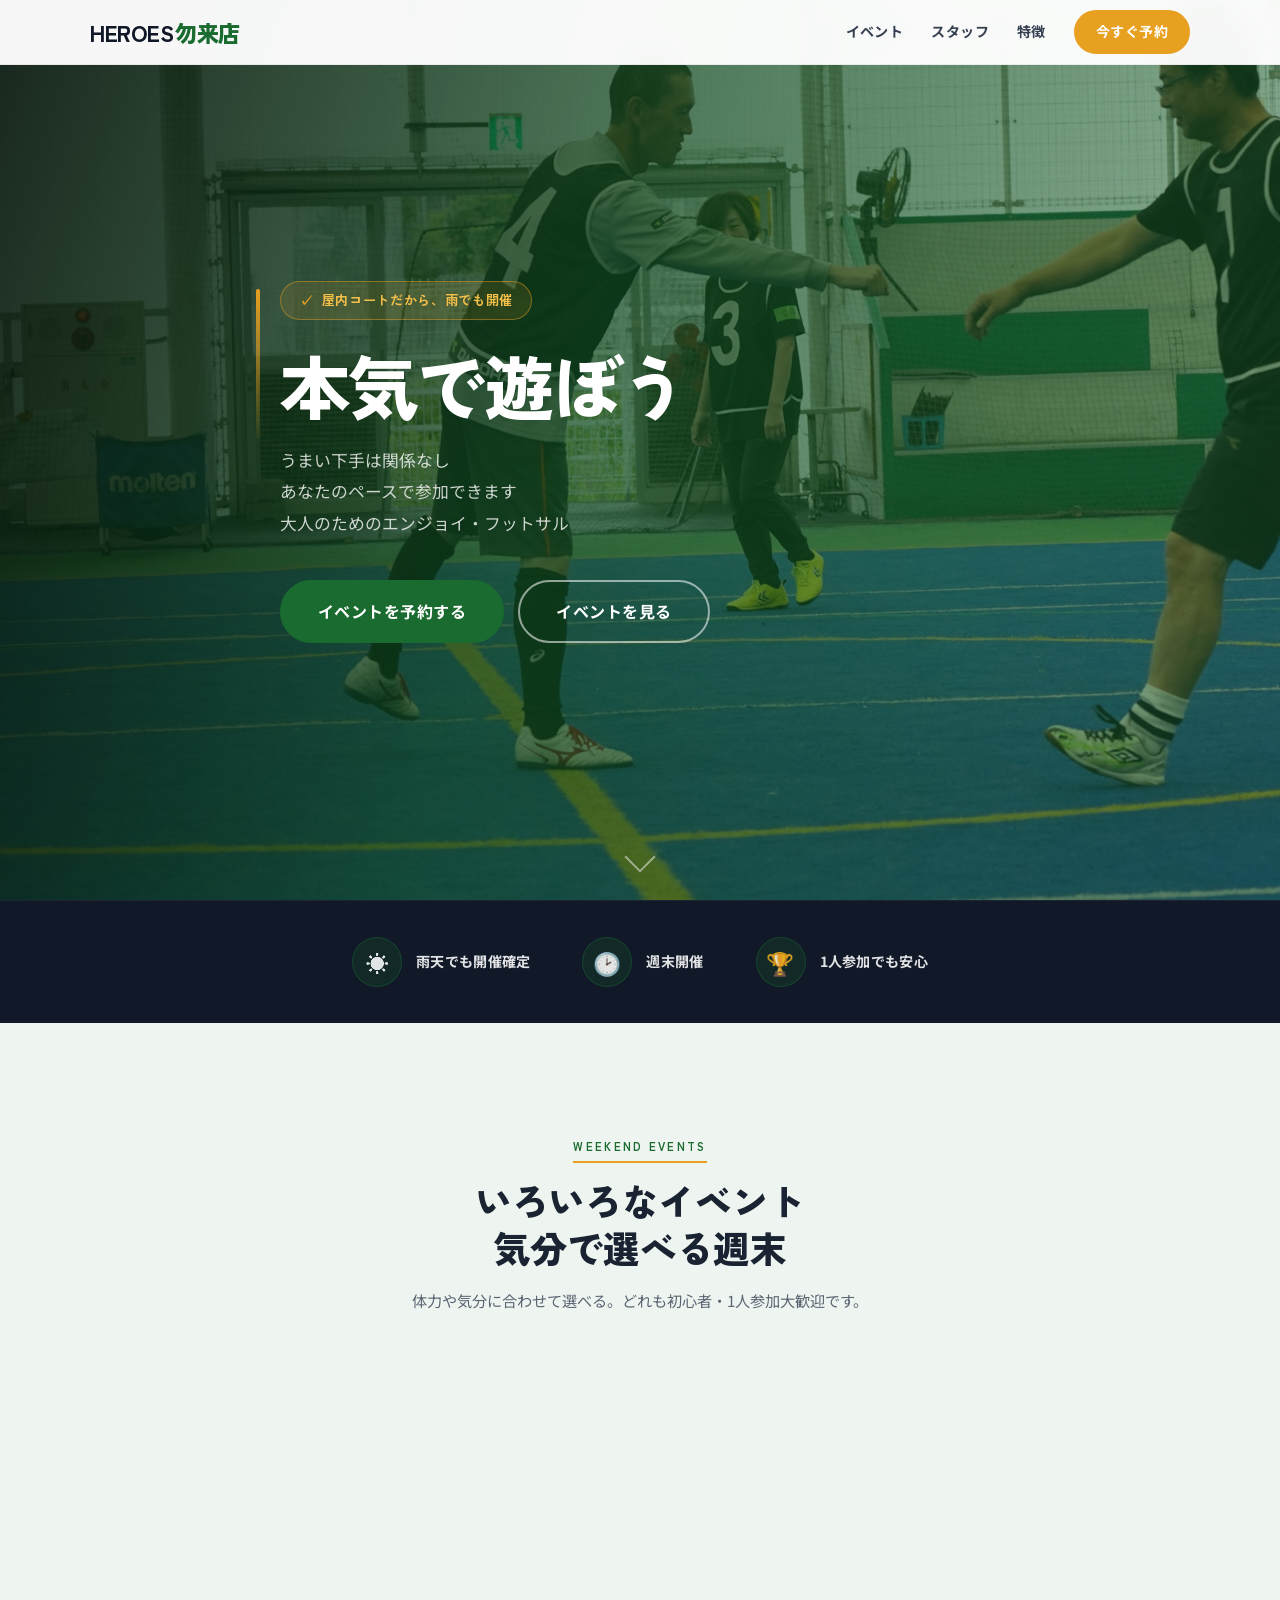
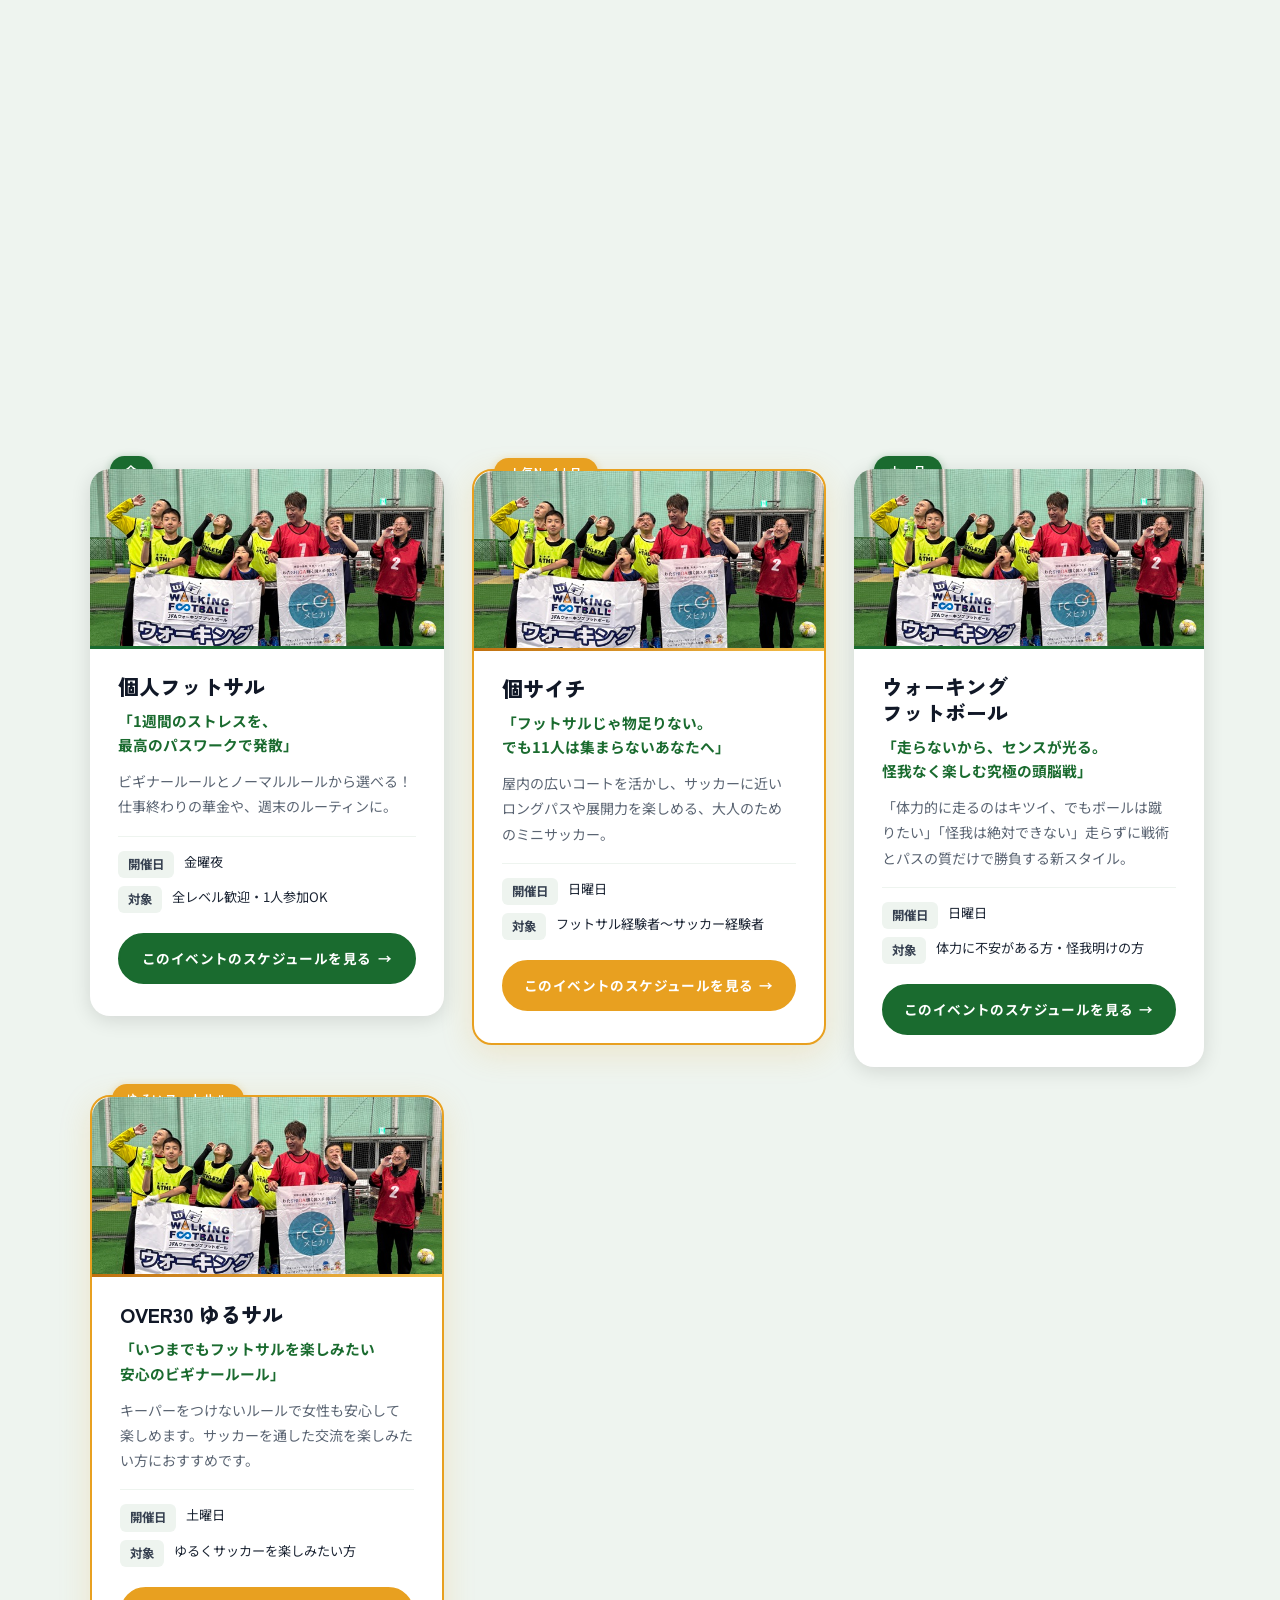
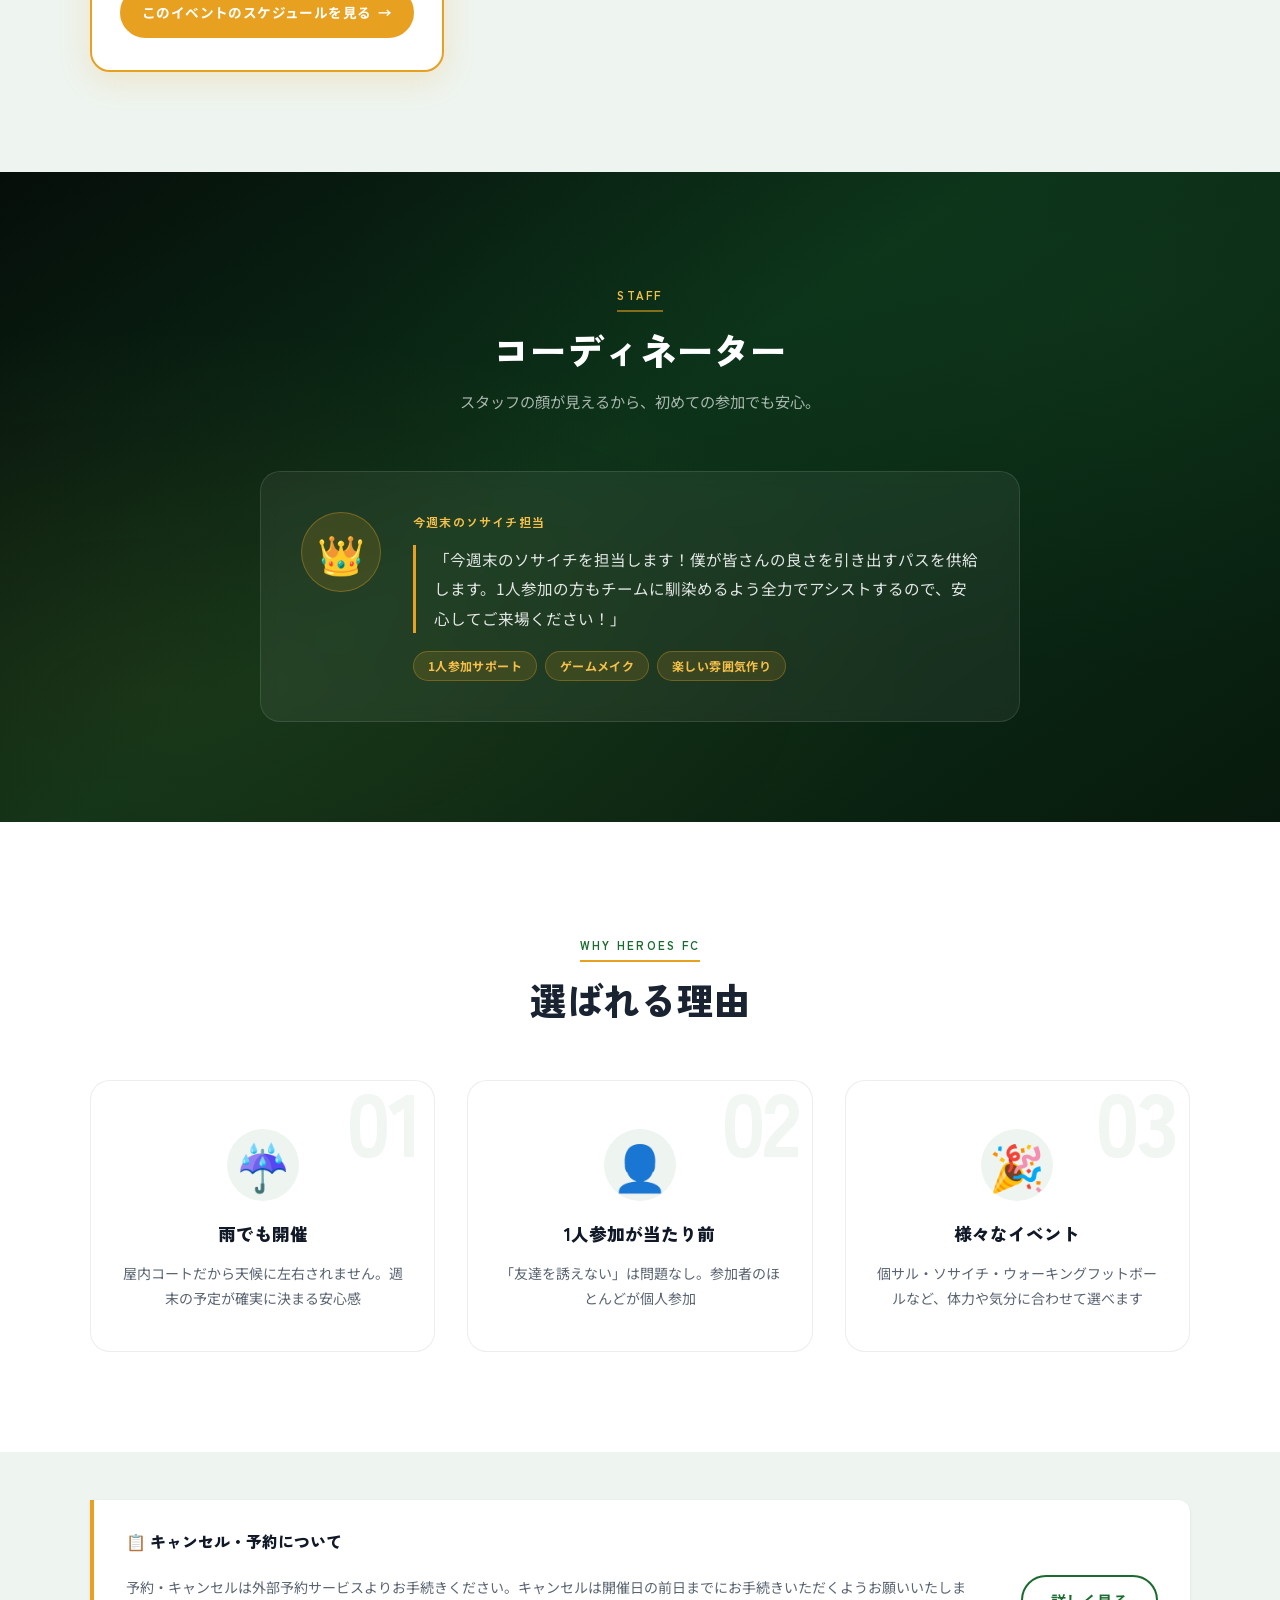
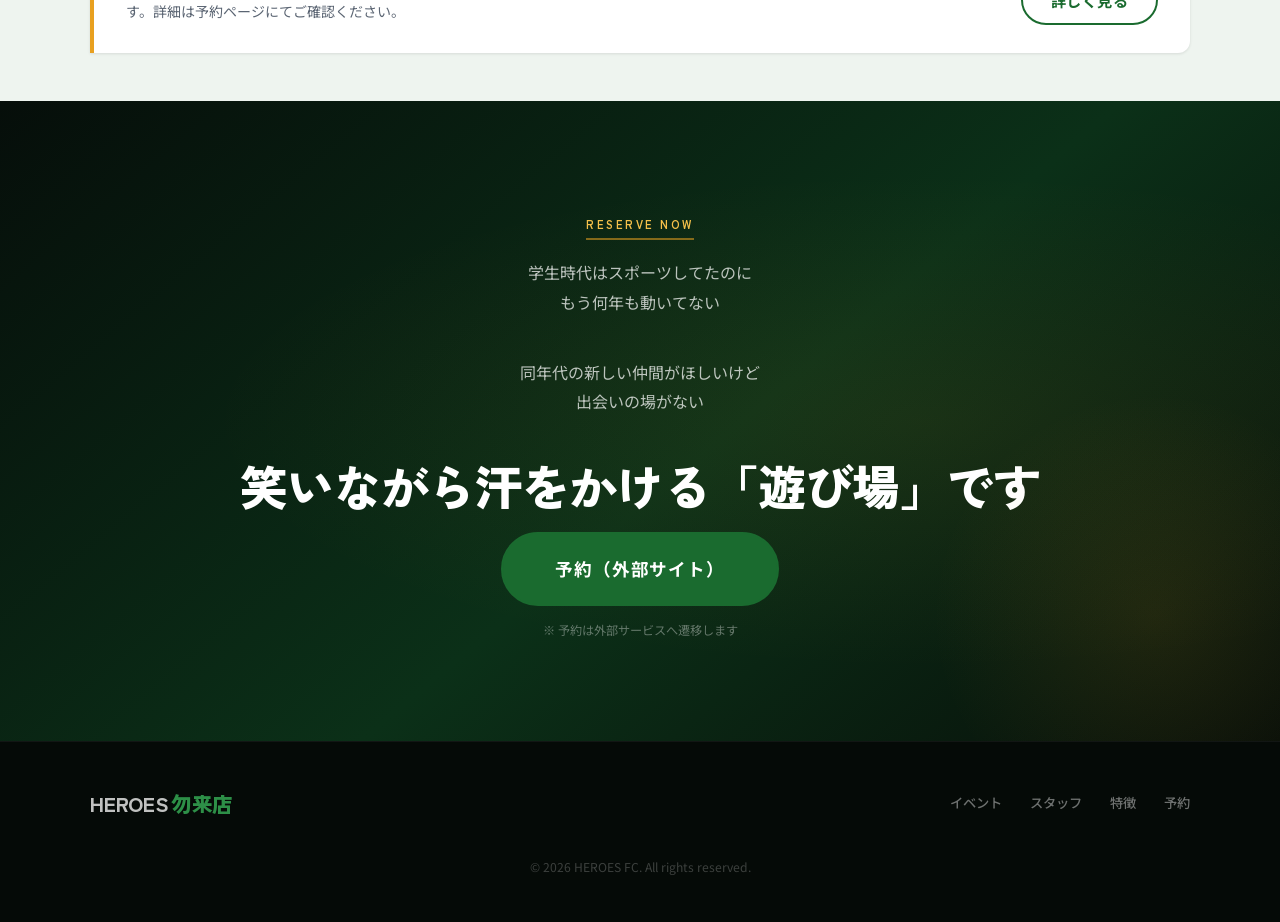
==== index.html @ 77f0ca15 "モーダルを追加" ====
<!doctype html>
<html lang="ja">
  <head>
    <meta charset="UTF-8" />
    <meta name="viewport" content="width=device-width, initial-scale=1.0" />
    <title>HEROES 勿来店 | 充実の週末がここにある。</title>
    <link rel="preconnect" href="https://fonts.googleapis.com" />
    <link rel="preconnect" href="https://fonts.gstatic.com" crossorigin />
    <link
      href="https://fonts.googleapis.com/css2?family=Noto+Sans+JP:wght@400;500;700;900&family=Zen+Kaku+Gothic+New:wght@700;900&display=swap"
      rel="stylesheet"
    />
    <link rel="stylesheet" href="styles.css" />
  </head>
  <body>
    <!-- ヘッダー -->
    <header class="header" id="header">
      <div class="container header__inner">
        <a href="#top" class="header__logo">HEROES<span>勿来店</span></a>
        <nav class="header__nav">
          <a href="#events">イベント</a>
          <a href="#staff">スタッフ</a>
          <a href="#features">特徴</a>
          <a href="#reserve" class="btn btn--header">今すぐ予約</a>
        </nav>
        <button
          class="header__hamburger"
          id="hamburger"
          aria-label="メニューを開く"
        >
          <span></span><span></span><span></span>
        </button>
      </div>
      <div class="header__mobile-nav" id="mobile-nav">
        <a href="#events" class="mobile-nav__link">イベント</a>
        <a href="#staff" class="mobile-nav__link">スタッフ</a>
        <a href="#features" class="mobile-nav__link">特徴</a>
        <a href="#reserve" class="mobile-nav__link mobile-nav__link--btn"
          >今すぐ予約</a
        >
      </div>
    </header>

    <!-- ヒーローセクション -->
    <section class="hero" id="top">
      <div class="hero__bg">
        <div class="hero__carousel">
          <img
            src="img/20241014_105152.JPG"
            alt=""
            class="hero__carousel-img is-active"
          />
          <img src="img/event_photo.jpg" alt="" class="hero__carousel-img" />
        </div>
      </div>
      <div class="container hero__content">
        <p class="hero__label">屋内コートだから、雨でも開催</p>
        <h1 class="hero__title">本気で遊ぼう<br /></h1>
        <p class="hero__sub">
          うまい下手は関係なし<br />
          あなたのペースで参加できます<br />
          大人のためのエンジョイ・フットサル
        </p>
        <div class="hero__cta">
          <a href="#reserve" class="btn btn--primary btn--lg"
            >イベントを予約する</a
          >
          <a href="#events" class="btn btn--outline btn--lg">イベントを見る</a>
        </div>
      </div>
      <div class="hero__scroll-indicator">
        <span></span>
      </div>
    </section>

    <!-- 屋内コートの安心感バナー -->
    <div class="indoor-banner">
      <div class="container indoor-banner__inner">
        <div class="indoor-banner__item">
          <span class="indoor-banner__icon">&#9728;</span>
          <span>雨天でも開催確定</span>
        </div>
        <div class="indoor-banner__item">
          <span class="indoor-banner__icon">&#128337;</span>
          <span>週末開催</span>
        </div>
        <div class="indoor-banner__item">
          <span class="indoor-banner__icon">&#127942;</span>
          <span>1人参加でも安心</span>
        </div>
      </div>
    </div>

    <!-- イベントセクション -->
    <section class="events" id="events">
      <div class="container">
        <div class="section-header">
          <p class="section-label">WEEKEND EVENTS</p>
          <h2 class="section-title">
            いろいろなイベント<br />気分で選べる週末
          </h2>
          <p class="section-desc">
            体力や気分に合わせて選べる。どれも初心者・1人参加大歓迎です。
          </p>
          <iframe
            title="Calendar"
            src="https://timetreeapp.com/public_calendars/heroes_nakoso_2026/embed/2weeks?calendar_name=true&frame_color=%232ecc87"
            style="
              width: 100%;
              min-height: 300px;
              aspect-ratio: 867/545;
              border: none;
            "
          ></iframe>
        </div>

        <div class="events__grid">
          <!-- 個サル -->
          <article class="event-card" data-index="0">
            <div class="event-card__badge">金</div>
            <div class="event-card__icon-wrap">
              <img
                src="img/event_photo.jpg"
                alt="個人フットサルの様子"
                class="event-card__img"
              />
            </div>
            <div class="event-card__body">
              <h3 class="event-card__title">個人フットサル</h3>
              <p class="event-card__catch">
                「1週間のストレスを、<br />最高のパスワークで発散」
              </p>
              <p class="event-card__desc">
                ビギナールールとノーマルルールから選べる！<br />
                仕事終わりの華金や、週末のルーティンに。
              </p>
              <ul class="event-card__info">
                <li>
                  <span class="info-label">開催日</span><span>金曜夜</span>
                </li>
                <li>
                  <span class="info-label">対象</span
                  ><span>全レベル歓迎・1人参加OK</span>
                </li>
              </ul>
              <a href="#reserve" class="btn btn--primary event-card__btn"
                >このイベントのスケジュールを見る
                <span class="btn__arrow">&#8594;</span></a
              >
            </div>
          </article>

          <!-- ソサイチ -->
          <article class="event-card event-card--featured" data-index="1">
            <div class="event-card__badge event-card__badge--gold">
              人気No.1 | 日
            </div>
            <div class="event-card__icon-wrap">
              <img
                src="img/event_photo.jpg"
                alt="ソサイチの様子"
                class="event-card__img"
              />
            </div>
            <div class="event-card__body">
              <h3 class="event-card__title">個サイチ</h3>
              <p class="event-card__catch">
                「フットサルじゃ物足りない。<br />でも11人は集まらないあなたへ」
              </p>
              <p class="event-card__desc">
                屋内の広いコートを活かし、サッカーに近いロングパスや展開力を楽しめる、大人のためのミニサッカー。
              </p>
              <ul class="event-card__info">
                <li>
                  <span class="info-label">開催日</span><span>日曜日</span>
                </li>
                <li>
                  <span class="info-label">対象</span
                  ><span>フットサル経験者〜サッカー経験者</span>
                </li>
              </ul>
              <a href="#reserve" class="btn btn--gold event-card__btn"
                >このイベントのスケジュールを見る
                <span class="btn__arrow">&#8594;</span></a
              >
            </div>
          </article>

          <!-- ウォーキングフットボール -->
          <article class="event-card" data-index="2">
            <div class="event-card__badge">土・日</div>
            <div class="event-card__icon-wrap">
              <img
                src="img/event_photo.jpg"
                alt="ウォーキングフットボールの様子"
                class="event-card__img"
              />
            </div>
            <div class="event-card__body">
              <h3 class="event-card__title">ウォーキング<br />フットボール</h3>
              <p class="event-card__catch">
                「走らないから、センスが光る。<br />怪我なく楽しむ究極の頭脳戦」
              </p>
              <p class="event-card__desc">
                「体力的に走るのはキツイ、でもボールは蹴りたい」「怪我は絶対できない」走らずに戦術とパスの質だけで勝負する新スタイル。
              </p>
              <ul class="event-card__info">
                <li>
                  <span class="info-label">開催日</span><span>日曜日</span>
                </li>
                <li>
                  <span class="info-label">対象</span
                  ><span>体力に不安がある方・怪我明けの方</span>
                </li>
              </ul>
              <a
                href="contents/modal_mehikari.html"
                class="btn btn--primary event-card__btn"
                >このイベントのスケジュールを見る
                <span class="btn__arrow">&#8594;</span></a
              >
            </div>
          </article>

          <article class="event-card event-card--featured" data-index="1">
            <div class="event-card__badge event-card__badge--gold">
              ゆるいフットサル
            </div>
            <div class="event-card__icon-wrap">
              <img
                src="img/event_photo.jpg"
                alt="ソサイチの様子"
                class="event-card__img"
              />
            </div>
            <div class="event-card__body">
              <h3 class="event-card__title">OVER30 ゆるサル</h3>
              <p class="event-card__catch">
                「いつまでもフットサルを楽しみたい<br />安心のビギナールール」
              </p>
              <p class="event-card__desc">
                キーパーをつけないルールで女性も安心して楽しめます。サッカーを通した交流を楽しみたい方におすすめです。
              </p>
              <ul class="event-card__info">
                <li>
                  <span class="info-label">開催日</span><span>土曜日</span>
                </li>
                <li>
                  <span class="info-label">対象</span
                  ><span>ゆるくサッカーを楽しみたい方</span>
                </li>
              </ul>
              <a href="#reserve" class="btn btn--gold event-card__btn"
                >このイベントのスケジュールを見る
                <span class="btn__arrow">&#8594;</span></a
              >
            </div>
          </article>
        </div>
      </div>
    </section>

    <!-- スタッフセクション -->

    <section class="staff" id="staff">
      <div class="container">
        <div class="section-header section-header--light">
          <p class="section-label">STAFF</p>
          <h2 class="section-title">コーディネーター</h2>
          <p class="section-desc">
            スタッフの顔が見えるから、初めての参加でも安心。
          </p>
        </div>

        <div class="staff__card">
          <div class="staff__avatar">
            <div class="staff__avatar-icon">&#128081;</div>
          </div>
          <div class="staff__body">
            <p class="staff__role">今週末のソサイチ担当</p>
            <blockquote class="staff__quote">
              「今週末のソサイチを担当します！僕が皆さんの良さを引き出すパスを供給します。1人参加の方もチームに馴染めるよう全力でアシストするので、安心してご来場ください！」
            </blockquote>
            <div class="staff__tags">
              <span class="tag">1人参加サポート</span>
              <span class="tag">ゲームメイク</span>
              <span class="tag">楽しい雰囲気作り</span>
            </div>
          </div>
        </div>
      </div>
    </section>

    <!-- 特徴セクション -->
    <section class="features" id="features">
      <div class="container">
        <div class="section-header">
          <p class="section-label">WHY HEROES FC</p>
          <h2 class="section-title">選ばれる理由</h2>
        </div>
        <div class="features__grid">
          <div class="feature-item" data-num="01">
            <div class="feature-item__icon">&#9748;</div>
            <h3>雨でも開催</h3>
            <p>
              屋内コートだから天候に左右されません。週末の予定が確実に決まる安心感
            </p>
          </div>

          <div class="feature-item" data-num="02">
            <div class="feature-item__icon">&#128100;</div>
            <h3>1人参加が当たり前</h3>
            <p>「友達を誘えない」は問題なし。参加者のほとんどが個人参加</p>
          </div>

          <div class="feature-item" data-num="03">
            <div class="feature-item__icon">&#127881;</div>
            <h3>様々なイベント</h3>
            <p>
              個サル・ソサイチ・ウォーキングフットボールなど、体力や気分に合わせて選べます
            </p>
          </div>
        </div>
      </div>
    </section>

    <!-- キャンセル規定 -->
    <section class="cancel-policy">
      <div class="container">
        <div class="cancel-policy__box">
          <h3 class="cancel-policy__title">
            &#128203; キャンセル・予約について
          </h3>
          <p>
            予約・キャンセルは外部予約サービスよりお手続きください。キャンセルは開催日の前日までにお手続きいただくようお願いいたします。詳細は予約ページにてご確認ください。
          </p>
          <button class="btn btn--outline" id="cancel-policy-btn">
            詳しく見る
          </button>
        </div>
      </div>
    </section>

    <!-- 予約CTAセクション -->
    <section class="cta" id="reserve">
      <div class="container">
        <div class="cta__inner">
          <p class="cta__label">RESERVE NOW</p>

          <p class="cta__desc">
            学生時代はスポーツしてたのに<br />もう何年も動いてない
          </p>
          <p class="cta__desc">
            同年代の新しい仲間がほしいけど<br />出会いの場がない
          </p>
          <h2 class="cta__title">笑いながら汗をかける「遊び場」です</h2>
          <a href="#" class="btn btn--primary btn--xl" id="reserve-btn"
            >予約（外部サイト）</a
          >
          <p class="cta__note">※ 予約は外部サービスへ遷移します</p>
        </div>
      </div>
    </section>

    <!-- フッター -->
    <footer class="footer">
      <div class="container footer__inner">
        <div class="footer__logo">HEROES<span>勿来店</span></div>
        <nav class="footer__nav">
          <a href="#events">イベント</a>
          <a href="#staff">スタッフ</a>
          <a href="#features">特徴</a>
          <a href="#reserve">予約</a>
        </nav>
        <p class="footer__copy">&copy; 2026 HEROES FC. All rights reserved.</p>
      </div>
    </footer>

    <!-- フローティング予約ボタン（スマホ固定） -->
    <div class="floating-btn" id="floating-btn">
      <a href="#reserve" class="floating-btn__link">
        <span class="floating-btn__icon">&#9917;</span>
        イベントを予約する
      </a>
    </div>

    <script src="script.js"></script>
  </body>
</html>
---- styles.css ----
/* =============================================
   HEROES FC — styles.css
   ============================================= */

/* ── Google Fonts ── */
@import url("https://fonts.googleapis.com/css2?family=Noto+Sans+JP:wght@400;500;700;900&family=Zen+Kaku+Gothic+New:wght@700;900&display=swap");

/* ── カスタムプロパティ ── */
:root {
  --color-green: #1a6b2f;
  --color-green-dark: #0e4a1e;
  --color-green-deep: #07180e;
  --color-green-light: #2d8f47;
  --color-gold: #e8a020;
  --color-gold-light: #f5c04a;
  --color-gold-dark: #c07010;
  --color-dark: #111827;
  --color-pitch: #060e0a;
  --color-mid: #374151;
  --color-light: #eef4ef;
  --color-white: #ffffff;
  --color-text: #1a2332;
  --color-muted: #5a6472;

  --radius-sm: 6px;
  --radius-md: 12px;
  --radius-lg: 20px;
  --radius-full: 9999px;

  --shadow-sm: 0 1px 3px rgba(0, 0, 0, 0.1);
  --shadow-md: 0 4px 20px rgba(0, 0, 0, 0.12);
  --shadow-lg: 0 12px 40px rgba(0, 0, 0, 0.18);
  --shadow-gold: 0 6px 28px rgba(232, 160, 32, 0.45);

  --transition: 0.25s ease;
  --font-display: "Zen Kaku Gothic New", "Hiragino Sans", sans-serif;
  --font:
    "Noto Sans JP", "Hiragino Sans", "Hiragino Kaku Gothic ProN", sans-serif;
}

/* ── リセット ── */
*,
*::before,
*::after {
  box-sizing: border-box;
  margin: 0;
  padding: 0;
}
html {
  scroll-behavior: smooth;
  font-size: 16px;
}
body {
  font-family: var(--font);
  color: var(--color-text);
  background: var(--color-white);
  line-height: 1.7;
  overflow-x: hidden;
}
img {
  max-width: 100%;
  display: block;
}
a {
  text-decoration: none;
  color: inherit;
}
ul {
  list-style: none;
}

/* ── コンテナ ── */
.container {
  width: min(1100px, 92vw);
  margin-inline: auto;
}

/* ── ボタン共通 ── */
.btn {
  display: inline-flex;
  align-items: center;
  gap: 6px;
  padding: 12px 28px;
  border-radius: var(--radius-full);
  font-weight: 700;
  font-size: 0.95rem;
  font-family: var(--font);
  cursor: pointer;
  border: 2px solid transparent;
  transition:
    transform var(--transition),
    box-shadow var(--transition),
    background var(--transition);
  white-space: nowrap;
  letter-spacing: 0.03em;
}
.btn:hover {
  transform: translateY(-2px);
}
.btn--primary {
  background: var(--color-green);
  color: var(--color-white);
  border-color: var(--color-green);
}
.btn--primary:hover {
  background: var(--color-green-light);
  border-color: var(--color-green-light);
  box-shadow: 0 4px 20px rgba(26, 107, 47, 0.4);
}
.btn--gold {
  background: var(--color-gold);
  color: var(--color-white);
  border-color: var(--color-gold);
}
.btn--gold:hover {
  background: var(--color-gold-light);
  border-color: var(--color-gold-light);
  box-shadow: var(--shadow-gold);
}
.btn--outline {
  background: transparent;
  color: var(--color-green);
  border-color: var(--color-green);
}
.btn--outline:hover {
  background: var(--color-green);
  color: var(--color-white);
}
.btn--header {
  background: var(--color-gold);
  color: var(--color-white);
  border-color: var(--color-gold);
  padding: 8px 20px;
  font-size: 0.875rem;
}
.btn--header:hover {
  background: var(--color-gold-light);
  box-shadow: 0 2px 12px rgba(232, 160, 32, 0.4);
}
.btn--lg {
  padding: 16px 36px;
  font-size: 1rem;
}
.btn--xl {
  padding: 20px 52px;
  font-size: 1.1rem;
  letter-spacing: 0.05em;
}
.btn__arrow {
  transition: transform var(--transition);
}
.btn:hover .btn__arrow {
  transform: translateX(4px);
}

/* ── セクション共通 ── */
.section-header {
  text-align: center;
  margin-bottom: 56px;
}
.section-label {
  display: inline-block;
  font-size: 0.72rem;
  font-weight: 700;
  letter-spacing: 0.2em;
  color: var(--color-green);
  border-bottom: 2px solid var(--color-gold);
  padding-bottom: 4px;
  margin-bottom: 14px;
  font-family: var(--font-display);
}
.section-title {
  font-size: clamp(1.7rem, 3.2vw, 2.3rem);
  font-weight: 900;
  line-height: 1.3;
  margin-bottom: 16px;
  font-family: var(--font-display);
  letter-spacing: -0.01em;
}
.section-desc {
  color: var(--color-muted);
  max-width: 560px;
  margin-inline: auto;
  font-size: 0.95rem;
}

/* ═══════════════════════════════════
   HEADER
═══════════════════════════════════ */
.header {
  position: fixed;
  top: 0;
  left: 0;
  right: 0;
  z-index: 100;
  background: rgba(255, 255, 255, 0.96);
  backdrop-filter: blur(12px);
  -webkit-backdrop-filter: blur(12px);
  border-bottom: 1px solid rgba(0, 0, 0, 0.06);
  transition: box-shadow var(--transition);
}
.header.scrolled {
  box-shadow: 0 2px 24px rgba(0, 0, 0, 0.1);
}
.header__inner {
  display: flex;
  align-items: center;
  justify-content: space-between;
  height: 64px;
}
.header__logo {
  font-size: 1.4rem;
  font-weight: 900;
  color: var(--color-dark);
  letter-spacing: -0.02em;
  font-family: var(--font-display);
}
.header__logo span {
  color: var(--color-green);
  margin-left: 2px;
}
.header__nav {
  display: flex;
  align-items: center;
  gap: 28px;
}
.header__nav a:not(.btn) {
  font-size: 0.88rem;
  font-weight: 700;
  color: var(--color-mid);
  position: relative;
  letter-spacing: 0.03em;
}
.header__nav a:not(.btn)::after {
  content: "";
  position: absolute;
  bottom: -3px;
  left: 0;
  width: 0;
  height: 2px;
  background: var(--color-green);
  transition: width var(--transition);
}
.header__nav a:not(.btn):hover::after {
  width: 100%;
}
.header__hamburger {
  display: none;
  flex-direction: column;
  gap: 5px;
  background: none;
  border: none;
  cursor: pointer;
  padding: 8px;
  border-radius: var(--radius-sm);
}
.header__hamburger span {
  display: block;
  width: 24px;
  height: 2px;
  background: var(--color-dark);
  border-radius: 2px;
  transition: all var(--transition);
}
.header__hamburger.open span:nth-child(1) {
  transform: translateY(7px) rotate(45deg);
}
.header__hamburger.open span:nth-child(2) {
  opacity: 0;
}
.header__hamburger.open span:nth-child(3) {
  transform: translateY(-7px) rotate(-45deg);
}

/* モバイルナビ */
.header__mobile-nav {
  display: none;
  flex-direction: column;
  padding: 16px;
  border-top: 1px solid var(--color-light);
  background: var(--color-white);
}
.header__mobile-nav.open {
  display: flex;
}
.mobile-nav__link {
  padding: 14px 8px;
  font-weight: 600;
  font-size: 1rem;
  border-bottom: 1px solid var(--color-light);
  color: var(--color-mid);
}
.mobile-nav__link--btn {
  margin-top: 12px;
  text-align: center;
  background: var(--color-gold);
  color: var(--color-white) !important;
  border-radius: var(--radius-full);
  padding: 14px;
  border-bottom: none;
  font-weight: 700;
}

/* ═══════════════════════════════════
   HERO
═══════════════════════════════════ */
.hero {
  position: relative;
  min-height: 100dvh;
  display: flex;
  align-items: center;
  overflow: hidden;
  padding-top: 64px;
}
.hero__bg {
  position: absolute;
  inset: 0;
  overflow: hidden;
}
/* オーバーレイ：左が濃く（テキスト可読性）右が薄い（写真が映える） */
.hero__bg::after {
  content: "";
  position: absolute;
  inset: 0;
  z-index: 1;
  background:
    linear-gradient(
      110deg,
      rgba(5, 20, 10, 0.92) 0%,
      rgba(14, 74, 30, 0.72) 45%,
      rgba(26, 107, 47, 0.42) 100%
    ),
    repeating-linear-gradient(
      45deg,
      transparent,
      transparent 40px,
      rgba(255, 255, 255, 0.012) 40px,
      rgba(255, 255, 255, 0.012) 42px
    );
}
.hero__carousel {
  position: absolute;
  inset: 0;
}
.hero__carousel-img {
  position: absolute;
  inset: 0;
  width: 100%;
  height: 100%;
  object-fit: cover;
  opacity: 0;
  transition: opacity 1.2s ease;
  z-index: 0;
}
.hero__carousel-img.is-active {
  opacity: 1;
}
.hero__dots {
  position: absolute;
  bottom: 80px;
  left: 50%;
  transform: translateX(-50%);
  display: flex;
  gap: 10px;
  z-index: 2;
}
.hero__dot {
  width: 8px;
  height: 8px;
  border-radius: 50%;
  background: rgba(255, 255, 255, 0.4);
  border: none;
  cursor: pointer;
  padding: 0;
  transition:
    background 0.3s,
    transform 0.3s;
}
.hero__dot.is-active {
  background: #fff;
  transform: scale(1.35);
}
.hero__content {
  position: relative;
  z-index: 2;
  max-width: 720px;
  padding-block: 80px 120px;
}
/* ゴールドのアクセントライン（左端・デスクトップのみ） */
.hero__content::before {
  content: "";
  position: absolute;
  left: -24px;
  top: 88px;
  width: 4px;
  height: 150px;
  background: linear-gradient(
    to bottom,
    var(--color-gold),
    rgba(232, 160, 32, 0.05)
  );
  border-radius: 2px;
}
.hero__label {
  display: inline-flex;
  align-items: center;
  gap: 8px;
  background: rgba(232, 160, 32, 0.12);
  border: 1px solid rgba(232, 160, 32, 0.45);
  color: var(--color-gold-light);
  font-size: 0.82rem;
  font-weight: 700;
  padding: 7px 18px;
  border-radius: var(--radius-full);
  margin-bottom: 24px;
  letter-spacing: 0.05em;
  font-family: var(--font-display);
}
.hero__label::before {
  content: "✓";
  font-size: 0.85rem;
  color: var(--color-gold);
}
.hero__title {
  font-size: clamp(2.6rem, 6.5vw, 4.4rem);
  font-weight: 900;
  color: var(--color-white);
  line-height: 1.15;
  margin-bottom: 20px;
  letter-spacing: -0.03em;
  font-family: var(--font-display);
}
.hero__sub {
  font-size: clamp(0.95rem, 2vw, 1.05rem);
  color: rgba(255, 255, 255, 0.78);
  margin-bottom: 40px;
  line-height: 1.9;
}
.hero__cta {
  display: flex;
  flex-wrap: wrap;
  gap: 14px;
}
.hero__cta .btn--outline {
  color: var(--color-white);
  border-color: rgba(255, 255, 255, 0.55);
}
.hero__cta .btn--outline:hover {
  background: rgba(255, 255, 255, 0.12);
  border-color: var(--color-white);
}
.hero__scroll-indicator {
  position: absolute;
  bottom: 32px;
  left: 50%;
  transform: translateX(-50%);
  z-index: 2;
}
.hero__scroll-indicator span {
  display: block;
  width: 22px;
  height: 22px;
  border-right: 2px solid rgba(255, 255, 255, 0.48);
  border-bottom: 2px solid rgba(255, 255, 255, 0.48);
  transform: rotate(45deg);
  animation: scrollBounce 1.8s ease-in-out infinite;
}
@keyframes scrollBounce {
  0%,
  100% {
    transform: rotate(45deg) translateY(0);
    opacity: 1;
  }
  50% {
    transform: rotate(45deg) translateY(7px);
    opacity: 0.38;
  }
}

/* ═══════════════════════════════════
   INDOOR BANNER
═══════════════════════════════════ */
.indoor-banner {
  background: var(--color-dark);
  padding: 36px 0;
  border-top: 1px solid rgba(255, 255, 255, 0.05);
}
.indoor-banner__inner {
  display: flex;
  flex-wrap: wrap;
  justify-content: center;
  gap: 20px 52px;
}
.indoor-banner__item {
  display: flex;
  align-items: center;
  gap: 14px;
  color: rgba(255, 255, 255, 0.88);
  font-size: 0.88rem;
  font-weight: 700;
  letter-spacing: 0.02em;
}
/* アイコンを円形バッジに */
.indoor-banner__icon {
  font-size: 1.4rem;
  width: 50px;
  height: 50px;
  display: flex;
  align-items: center;
  justify-content: center;
  border-radius: 50%;
  background: rgba(26, 107, 47, 0.22);
  border: 1px solid rgba(26, 107, 47, 0.45);
  flex-shrink: 0;
}

/* ═══════════════════════════════════
   EVENTS
═══════════════════════════════════ */
.events {
  padding: 108px 0 100px;
  background: var(--color-light);
}
.events__grid {
  display: grid;
  grid-template-columns: repeat(3, 1fr);
  gap: 28px;
  align-items: start;
}

/* イベントカード */
.event-card {
  background: var(--color-white);
  border-radius: var(--radius-lg);
  overflow: visible;
  position: relative;
  box-shadow: var(--shadow-md);
  transition:
    transform var(--transition),
    box-shadow var(--transition);
  padding-bottom: 32px;
}
.event-card:hover {
  transform: translateY(-7px);
  box-shadow: var(--shadow-lg);
}
.event-card--featured {
  border: 2px solid var(--color-gold);
  transform: scale(1.03);
  box-shadow: 0 8px 32px rgba(232, 160, 32, 0.18);
}
.event-card--featured:hover {
  transform: scale(1.03) translateY(-7px);
  box-shadow: 0 16px 48px rgba(232, 160, 32, 0.26);
}
.event-card__badge {
  position: absolute;
  top: -13px;
  left: 20px;
  background: var(--color-green);
  color: var(--color-white);
  font-size: 0.72rem;
  font-weight: 700;
  padding: 5px 15px;
  border-radius: var(--radius-full);
  letter-spacing: 0.06em;
  font-family: var(--font-display);
  box-shadow: 0 2px 8px rgba(26, 107, 47, 0.4);
}
.event-card__badge--gold {
  background: var(--color-gold);
  box-shadow: 0 2px 8px rgba(232, 160, 32, 0.4);
}
.event-card__icon-wrap {
  overflow: hidden;
  border-radius: var(--radius-lg) var(--radius-lg) 0 0;
  height: 180px;
  position: relative;
}
/* 画像下部のアクセントバー */
.event-card__icon-wrap::after {
  content: "";
  position: absolute;
  bottom: 0;
  left: 0;
  right: 0;
  height: 3px;
  background: var(--color-green);
}
.event-card--featured .event-card__icon-wrap::after {
  background: linear-gradient(
    90deg,
    var(--color-gold-dark),
    var(--color-gold-light)
  );
}
.event-card__img {
  width: 100%;
  height: 100%;
  object-fit: cover;
  display: block;
  transition: transform 0.4s ease;
}
.event-card:hover .event-card__img {
  transform: scale(1.06);
}
.event-card__body {
  padding: 24px 28px 0;
}
.event-card__title {
  font-size: 1.3rem;
  font-weight: 900;
  color: var(--color-dark);
  margin-bottom: 10px;
  line-height: 1.25;
  font-family: var(--font-display);
}
.event-card__catch {
  font-size: 0.92rem;
  font-weight: 700;
  color: var(--color-green);
  line-height: 1.65;
  margin-bottom: 12px;
}
.event-card__desc {
  font-size: 0.875rem;
  color: var(--color-muted);
  line-height: 1.8;
  margin-bottom: 16px;
}
.event-card__info {
  border-top: 1px solid var(--color-light);
  padding-top: 14px;
  margin-bottom: 20px;
  display: flex;
  flex-direction: column;
  gap: 8px;
}
.event-card__info li {
  display: flex;
  gap: 10px;
  font-size: 0.82rem;
}
.info-label {
  background: var(--color-light);
  color: var(--color-mid);
  padding: 3px 10px;
  border-radius: var(--radius-sm);
  font-weight: 700;
  white-space: nowrap;
  font-size: 0.78rem;
}
.event-card__btn {
  width: 100%;
  justify-content: center;
  font-size: 0.85rem;
  padding: 12px 20px;
}

/* ═══════════════════════════════════
   STAFF
═══════════════════════════════════ */
.staff {
  padding: 108px 0 100px;
  background: linear-gradient(
    145deg,
    var(--color-pitch) 0%,
    #0b3018 45%,
    #081a0d 100%
  );
  color: var(--color-white);
  position: relative;
  overflow: hidden;
}
/* 背景にラジアルグロー */
.staff::before {
  content: "";
  position: absolute;
  inset: 0;
  background:
    radial-gradient(
      ellipse at 12% 80%,
      rgba(232, 160, 32, 0.07) 0%,
      transparent 50%
    ),
    radial-gradient(
      ellipse at 88% 20%,
      rgba(45, 143, 71, 0.09) 0%,
      transparent 50%
    );
  pointer-events: none;
}
.staff .section-label {
  color: var(--color-gold-light);
}
.staff .section-title {
  color: var(--color-white);
}
.staff .section-desc {
  color: rgba(255, 255, 255, 0.65);
}
.section-header--light .section-label {
  color: var(--color-gold-light);
  border-bottom-color: rgba(232, 160, 32, 0.55);
}
.staff__card {
  max-width: 760px;
  margin-inline: auto;
  background: rgba(255, 255, 255, 0.06);
  border: 1px solid rgba(255, 255, 255, 0.11);
  border-radius: var(--radius-lg);
  padding: 40px;
  display: flex;
  gap: 32px;
  align-items: flex-start;
  backdrop-filter: blur(8px);
  -webkit-backdrop-filter: blur(8px);
  transition:
    background var(--transition),
    border-color var(--transition);
}
.staff__card:hover {
  background: rgba(255, 255, 255, 0.09);
  border-color: rgba(232, 160, 32, 0.25);
}
.staff__avatar {
  flex-shrink: 0;
  width: 80px;
  height: 80px;
  background: rgba(232, 160, 32, 0.14);
  border: 1px solid rgba(232, 160, 32, 0.35);
  border-radius: 50%;
  display: flex;
  align-items: center;
  justify-content: center;
  font-size: 2.4rem;
}
.staff__role {
  font-size: 0.75rem;
  font-weight: 700;
  color: var(--color-gold-light);
  letter-spacing: 0.1em;
  margin-bottom: 12px;
  font-family: var(--font-display);
  text-transform: uppercase;
}
.staff__quote {
  font-size: 0.97rem;
  line-height: 1.9;
  color: rgba(255, 255, 255, 0.88);
  font-style: normal;
  position: relative;
  padding-left: 18px;
  border-left: 3px solid var(--color-gold);
  margin-bottom: 18px;
}
.staff__tags {
  display: flex;
  flex-wrap: wrap;
  gap: 8px;
}
.tag {
  background: rgba(232, 160, 32, 0.14);
  border: 1px solid rgba(232, 160, 32, 0.32);
  color: var(--color-gold-light);
  font-size: 0.75rem;
  font-weight: 700;
  padding: 4px 14px;
  border-radius: var(--radius-full);
  letter-spacing: 0.03em;
}

/* ═══════════════════════════════════
   FEATURES
═══════════════════════════════════ */
.features {
  padding: 108px 0 100px;
  background: var(--color-white);
}
.features__grid {
  display: grid;
  grid-template-columns: repeat(3, 1fr);
  gap: 32px;
}
.feature-item {
  text-align: center;
  padding: 48px 28px 40px;
  border-radius: var(--radius-lg);
  border: 1px solid rgba(0, 0, 0, 0.07);
  transition:
    box-shadow var(--transition),
    transform var(--transition),
    border-color var(--transition);
  position: relative;
  overflow: hidden;
  background: var(--color-white);
}
/* 装飾的な数字オーバーレイ */
.feature-item::before {
  content: attr(data-num);
  position: absolute;
  top: -6px;
  right: 14px;
  font-size: 5.5rem;
  font-weight: 900;
  color: var(--color-green);
  opacity: 0.055;
  font-family: var(--font-display);
  line-height: 1;
  pointer-events: none;
  letter-spacing: -0.04em;
}
.feature-item:hover {
  box-shadow: 0 8px 36px rgba(26, 107, 47, 0.12);
  transform: translateY(-5px);
  border-color: rgba(26, 107, 47, 0.2);
}
.feature-item__icon {
  font-size: 2.8rem;
  margin-bottom: 18px;
  display: inline-flex;
  align-items: center;
  justify-content: center;
  width: 72px;
  height: 72px;
  background: var(--color-light);
  border-radius: 50%;
}
.feature-item h3 {
  font-size: 1.1rem;
  font-weight: 900;
  color: var(--color-dark);
  margin-bottom: 12px;
  font-family: var(--font-display);
}
.feature-item p {
  font-size: 0.875rem;
  color: var(--color-muted);
  line-height: 1.8;
}

/* ═══════════════════════════════════
   CANCEL POLICY
═══════════════════════════════════ */
.cancel-policy {
  padding: 48px 0;
  background: var(--color-light);
}
.cancel-policy__box {
  background: var(--color-white);
  border-left: 4px solid var(--color-gold);
  border-radius: 0 var(--radius-md) var(--radius-md) 0;
  padding: 28px 32px;
  display: flex;
  flex-wrap: wrap;
  align-items: center;
  gap: 16px 28px;
  box-shadow: var(--shadow-sm);
}
.cancel-policy__title {
  font-size: 1rem;
  font-weight: 900;
  color: var(--color-dark);
  flex-basis: 100%;
  margin-bottom: 4px;
  font-family: var(--font-display);
}
.cancel-policy__box p {
  font-size: 0.875rem;
  color: var(--color-muted);
  flex: 1;
  min-width: 200px;
}

/* ═══════════════════════════════════
   MODAL
═══════════════════════════════════ */
.modal {
  position: fixed;
  inset: 0;
  z-index: 500;
  display: flex;
  align-items: center;
  justify-content: center;
  padding: 16px;
}
.modal[hidden] {
  display: none;
}
.modal__overlay {
  position: absolute;
  inset: 0;
  background: rgba(6, 14, 10, 0.72);
  backdrop-filter: blur(4px);
  -webkit-backdrop-filter: blur(4px);
}
.modal__content {
  position: relative;
  z-index: 1;
  background: var(--color-white);
  border-radius: var(--radius-lg);
  padding: 40px 36px;
  max-width: 560px;
  width: 100%;
  max-height: 90dvh;
  overflow-y: auto;
  box-shadow: var(--shadow-lg);
  animation: modal-in 0.25s ease;
}
@keyframes modal-in {
  from {
    opacity: 0;
    transform: translateY(16px) scale(0.97);
  }
  to {
    opacity: 1;
    transform: translateY(0) scale(1);
  }
}
.modal__close {
  position: absolute;
  top: 16px;
  right: 16px;
  background: var(--color-light);
  border: none;
  width: 36px;
  height: 36px;
  border-radius: var(--radius-full);
  font-size: 1rem;
  cursor: pointer;
  color: var(--color-mid);
  display: flex;
  align-items: center;
  justify-content: center;
  transition:
    background var(--transition),
    color var(--transition);
}
.modal__close:hover {
  background: var(--color-green);
  color: var(--color-white);
}
.modal__title {
  font-size: 1.25rem;
  font-weight: 900;
  font-family: var(--font-display);
  color: var(--color-dark);
  margin-bottom: 20px;
  padding-right: 40px;
}
.modal__intro {
  font-size: 0.875rem;
  color: var(--color-muted);
  margin-bottom: 20px;
  line-height: 1.6;
}
.modal__table {
  width: 100%;
  border-collapse: collapse;
  margin-bottom: 24px;
  font-size: 0.875rem;
}
.modal__table th {
  background: var(--color-green);
  color: var(--color-white);
  padding: 10px 14px;
  text-align: left;
  font-weight: 700;
}
.modal__table th:first-child {
  border-radius: var(--radius-sm) 0 0 0;
}
.modal__table th:last-child {
  border-radius: 0 var(--radius-sm) 0 0;
}
.modal__table td {
  padding: 12px 14px;
  border-bottom: 1px solid var(--color-light);
  color: var(--color-text);
}
.modal__table tr:last-child td {
  border-bottom: none;
}
.modal__table tr:nth-child(even) td {
  background: #f7faf8;
}
.modal__table-free {
  font-weight: 700;
  color: var(--color-green);
}
.modal__table-paid {
  font-weight: 700;
  color: #c0392b;
}
.modal__notes {
  list-style: none;
  display: flex;
  flex-direction: column;
  gap: 8px;
}
.modal__notes li {
  font-size: 0.8rem;
  color: var(--color-muted);
  padding-left: 1.2em;
  position: relative;
  line-height: 1.6;
}
.modal__notes li::before {
  content: "※";
  position: absolute;
  left: 0;
  color: var(--color-gold);
  font-weight: 700;
}

/* ═══════════════════════════════════
   CTA
═══════════════════════════════════ */
.cta {
  padding: 108px 0 100px;
  background:
    radial-gradient(
      ellipse at 72% 50%,
      rgba(232, 160, 32, 0.07) 0%,
      transparent 55%
    ),
    linear-gradient(140deg, var(--color-pitch) 0%, #0b3018 55%, #080f09 100%);
  text-align: center;
  position: relative;
  overflow: hidden;
}
/* 右下のゴールドグロー */
.cta::after {
  content: "";
  position: absolute;
  bottom: -100px;
  right: -100px;
  width: 450px;
  height: 450px;
  background: radial-gradient(
    circle,
    rgba(232, 160, 32, 0.1) 0%,
    transparent 70%
  );
  pointer-events: none;
}
.cta__label {
  display: inline-block;
  font-size: 0.7rem;
  font-weight: 700;
  letter-spacing: 0.22em;
  color: var(--color-gold-light);
  border-bottom: 2px solid rgba(232, 160, 32, 0.55);
  padding-bottom: 4px;
  margin-bottom: 18px;
  font-family: var(--font-display);
}
.cta__title {
  font-size: clamp(1.9rem, 4.5vw, 3rem);
  font-weight: 900;
  color: var(--color-white);
  margin-bottom: 18px;
  font-family: var(--font-display);
  line-height: 1.2;
  letter-spacing: -0.02em;
}
.cta__desc {
  font-size: 1rem;
  color: rgba(255, 255, 255, 0.72);
  margin-bottom: 40px;
  line-height: 1.85;
}
.cta__note {
  margin-top: 14px;
  font-size: 0.76rem;
  color: rgba(255, 255, 255, 0.36);
}

/* ═══════════════════════════════════
   FOOTER
═══════════════════════════════════ */
.footer {
  background: #050a07;
  padding: 44px 0;
  border-top: 1px solid rgba(255, 255, 255, 0.05);
}
.footer__inner {
  display: flex;
  flex-wrap: wrap;
  align-items: center;
  justify-content: space-between;
  gap: 20px;
}
.footer__logo {
  font-size: 1.3rem;
  font-weight: 900;
  color: rgba(255, 255, 255, 0.75);
  font-family: var(--font-display);
  letter-spacing: -0.01em;
}
.footer__logo span {
  color: var(--color-green-light);
  margin-left: 2px;
}
.footer__nav {
  display: flex;
  gap: 28px;
}
.footer__nav a {
  font-size: 0.83rem;
  color: rgba(255, 255, 255, 0.42);
  transition: color var(--transition);
  font-weight: 500;
}
.footer__nav a:hover {
  color: rgba(255, 255, 255, 0.88);
}
.footer__copy {
  font-size: 0.76rem;
  color: rgba(255, 255, 255, 0.22);
  width: 100%;
  text-align: center;
  margin-top: 16px;
}

/* ═══════════════════════════════════
   FLOATING BUTTON
═══════════════════════════════════ */
.floating-btn {
  position: fixed;
  bottom: 20px;
  left: 50%;
  transform: translateX(-50%) translateY(80px);
  z-index: 200;
  opacity: 0;
  transition:
    transform 0.42s cubic-bezier(0.34, 1.56, 0.64, 1),
    opacity 0.3s ease;
  width: calc(100% - 32px);
  max-width: 480px;
  display: none;
}
.floating-btn.visible {
  transform: translateX(-50%) translateY(0);
  opacity: 1;
}
.floating-btn__link {
  display: flex;
  align-items: center;
  justify-content: center;
  gap: 10px;
  background: var(--color-gold);
  color: var(--color-white);
  font-weight: 800;
  font-size: 1rem;
  padding: 17px 24px;
  border-radius: var(--radius-full);
  box-shadow: 0 4px 24px rgba(232, 160, 32, 0.55);
  transition:
    background var(--transition),
    transform 0.2s ease,
    box-shadow var(--transition);
  letter-spacing: 0.03em;
}
.floating-btn__link:hover {
  background: var(--color-gold-light);
  transform: scale(1.02);
  box-shadow: 0 6px 32px rgba(232, 160, 32, 0.65);
}
.floating-btn__icon {
  font-size: 1.3rem;
}

/* ═══════════════════════════════════
   スクロールアニメーション
═══════════════════════════════════ */
.fade-up {
  opacity: 0;
  transform: translateY(28px);
  transition:
    opacity 0.65s ease,
    transform 0.65s cubic-bezier(0.22, 0.68, 0, 1.15);
}
.fade-up.visible {
  opacity: 1;
  transform: translateY(0);
}

/* ═══════════════════════════════════
   RESPONSIVE — タブレット
═══════════════════════════════════ */
@media (max-width: 900px) {
  .header__nav {
    display: none;
  }
  .header__hamburger {
    display: flex;
  }

  /* ヒーローのアクセントラインを非表示 */
  .hero__content::before {
    display: none;
  }

  .events__grid {
    grid-template-columns: 1fr;
    max-width: 500px;
    margin-inline: auto;
  }
  .event-card--featured {
    transform: none;
  }
  .event-card--featured:hover {
    transform: translateY(-7px);
  }

  .features__grid {
    grid-template-columns: 1fr 1fr;
  }

  .staff__card {
    flex-direction: column;
    padding: 28px 24px;
  }
  .staff__avatar {
    width: 64px;
    height: 64px;
    font-size: 2rem;
  }
}

/* ═══════════════════════════════════
   RESPONSIVE — スマホ
═══════════════════════════════════ */
@media (max-width: 600px) {
  .events__grid {
    max-width: 100%;
    gap: 20px;
  }
  .event-card__body {
    padding: 18px 18px 0;
  }
  .event-card__icon-wrap {
    height: 150px;
  }
  .event-card__title {
    font-size: 1.15rem;
  }
  .event-card__catch {
    font-size: 0.875rem;
  }
  .event-card__btn {
    font-size: 0.82rem;
    padding: 11px 16px;
  }

  .hero__cta {
    flex-direction: column;
  }
  .hero__cta .btn {
    width: 100%;
    justify-content: center;
  }

  .indoor-banner__inner {
    gap: 16px 28px;
  }
  .indoor-banner__item {
    font-size: 0.82rem;
  }
  .indoor-banner__icon {
    width: 42px;
    height: 42px;
    font-size: 1.2rem;
  }

  .features__grid {
    grid-template-columns: 1fr;
  }

  .cancel-policy__box {
    flex-direction: column;
  }

  .footer__inner {
    justify-content: center;
    text-align: center;
  }
  .footer__nav {
    flex-wrap: wrap;
    justify-content: center;
  }

  .floating-btn {
    display: block;
  }

  body {
    padding-bottom: 80px;
  }
}
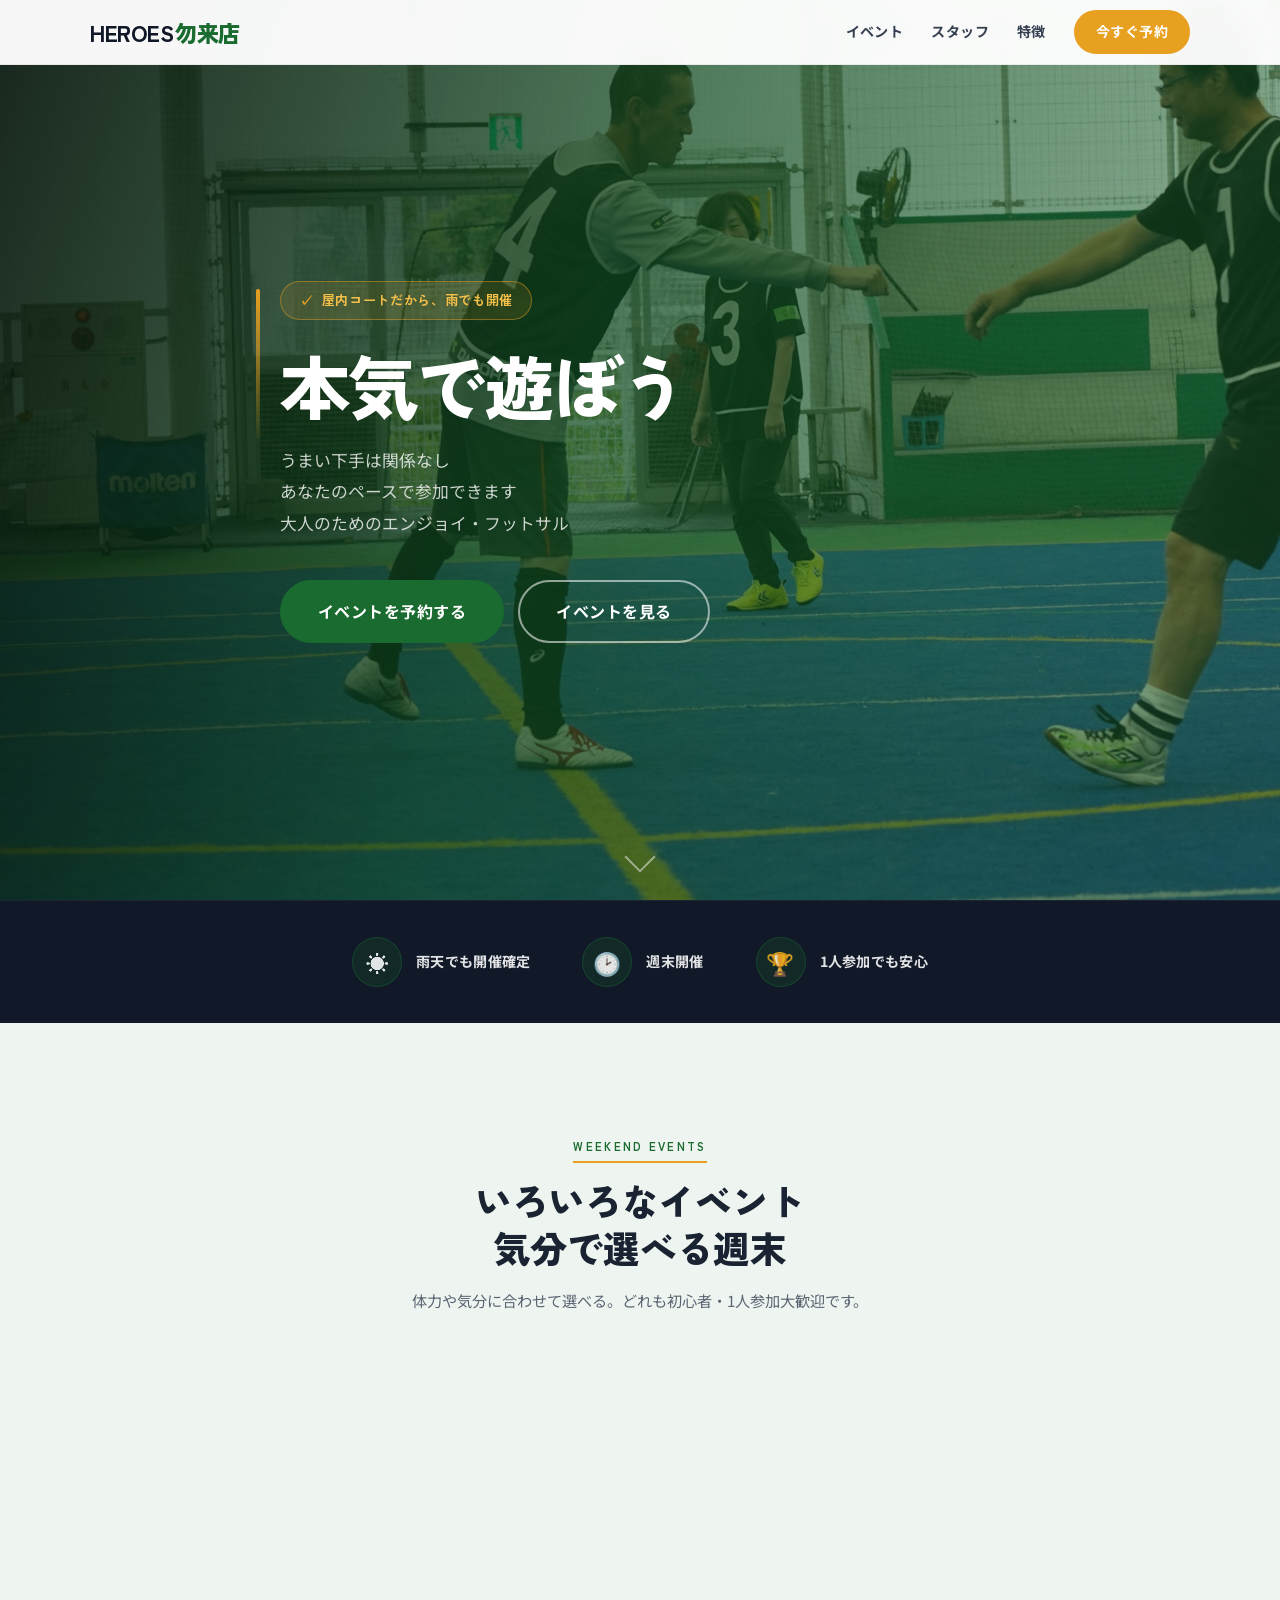
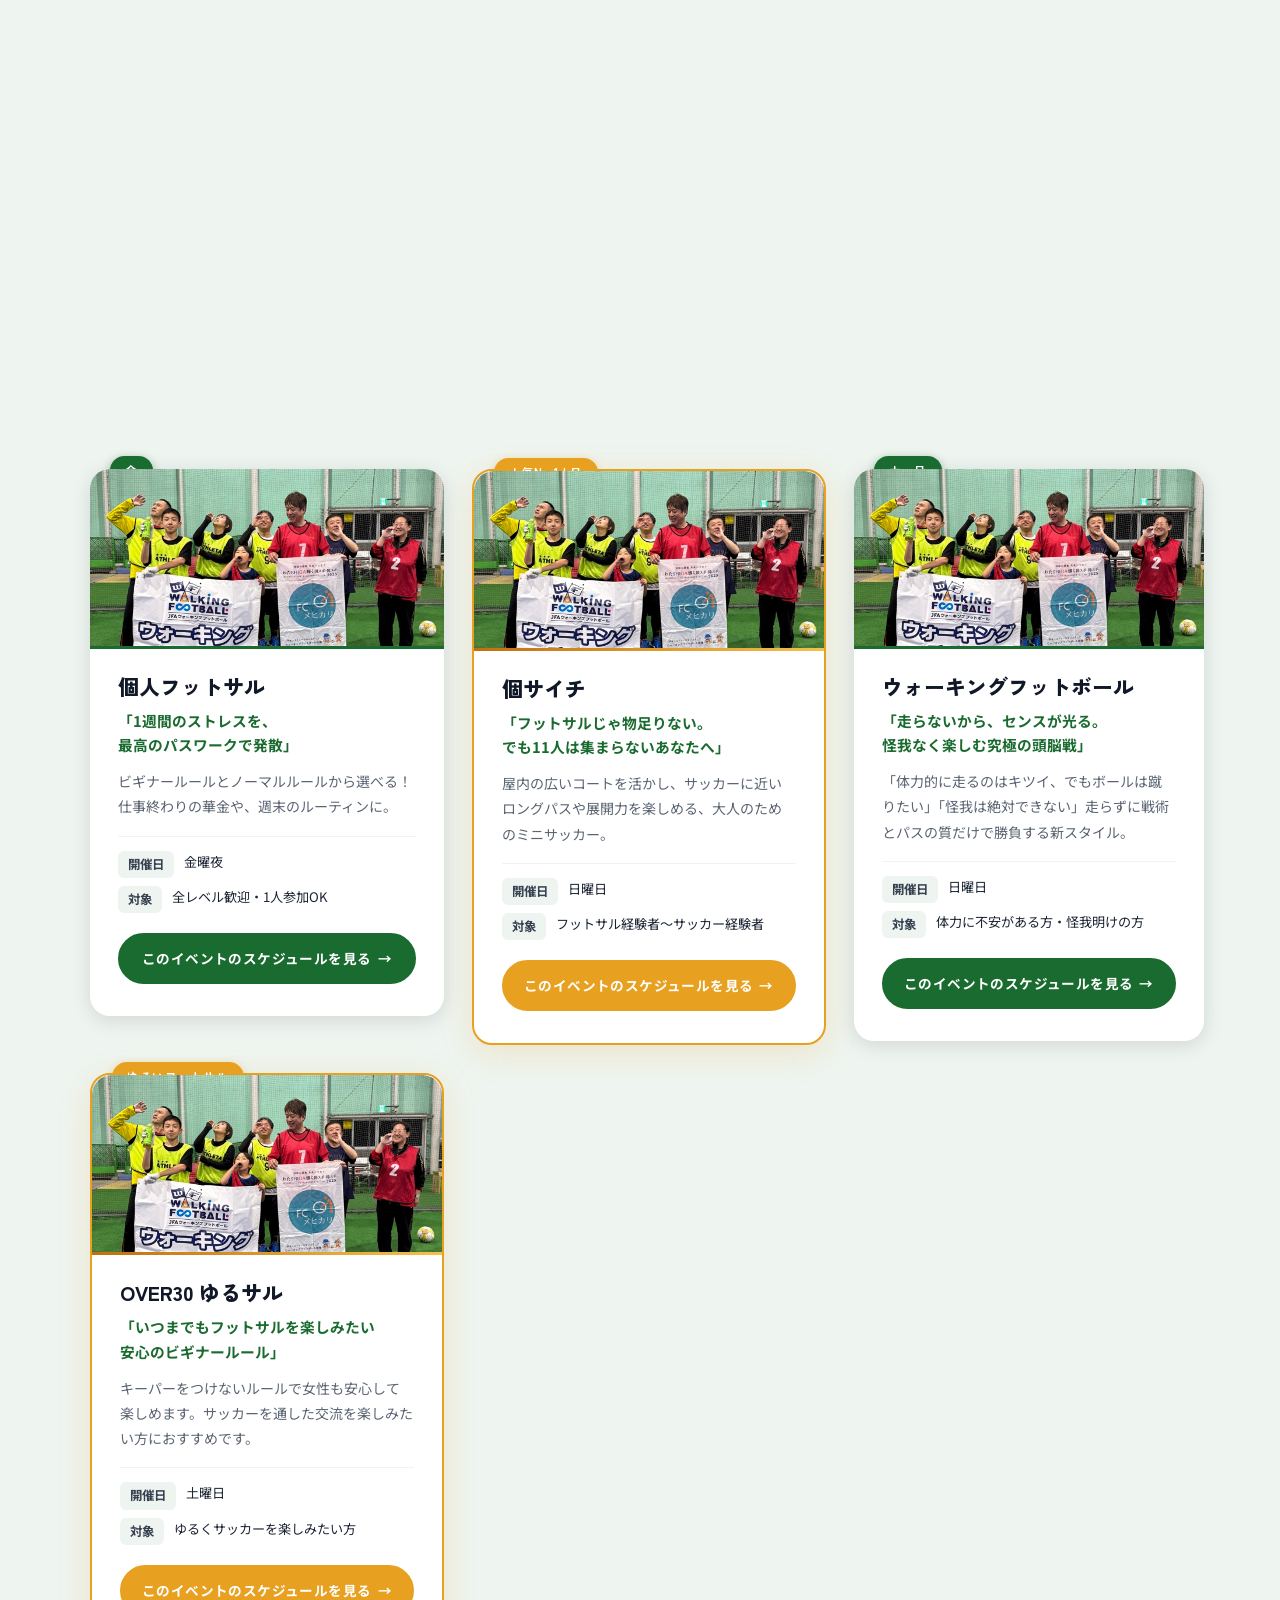
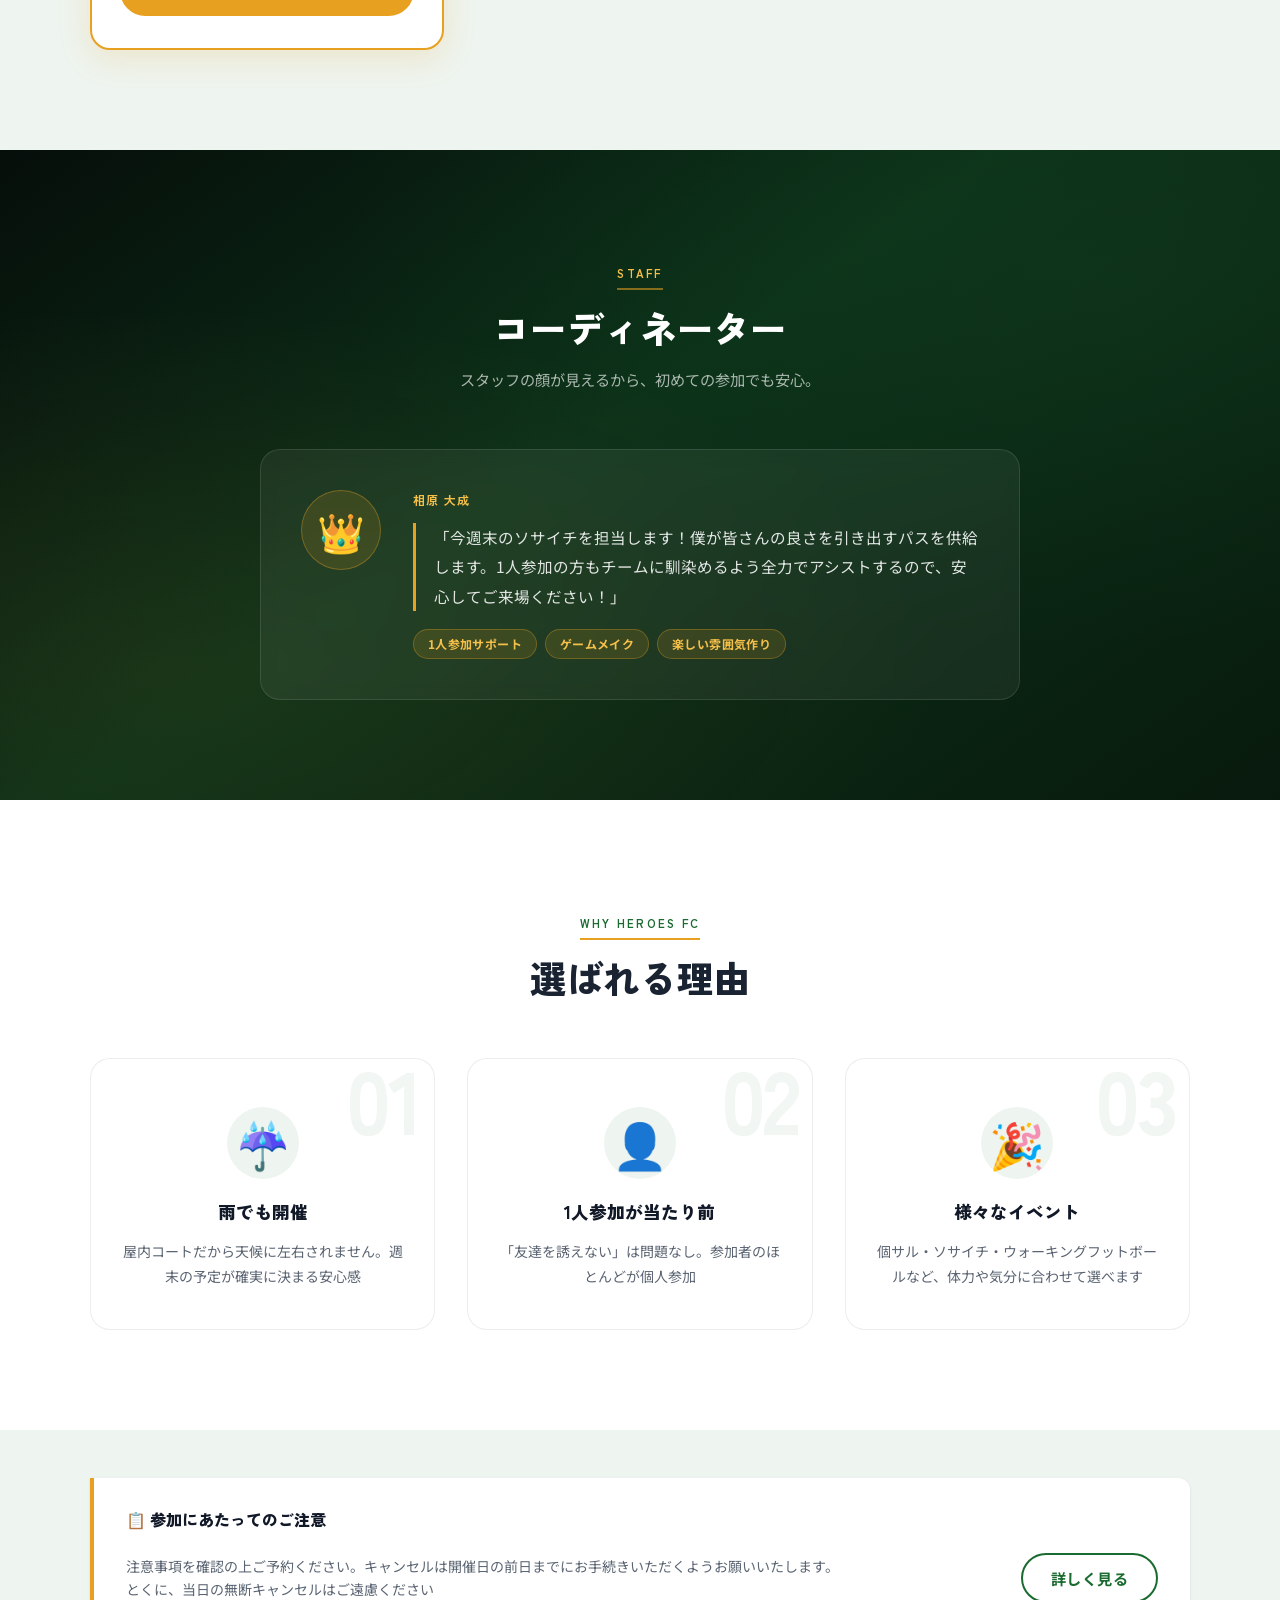
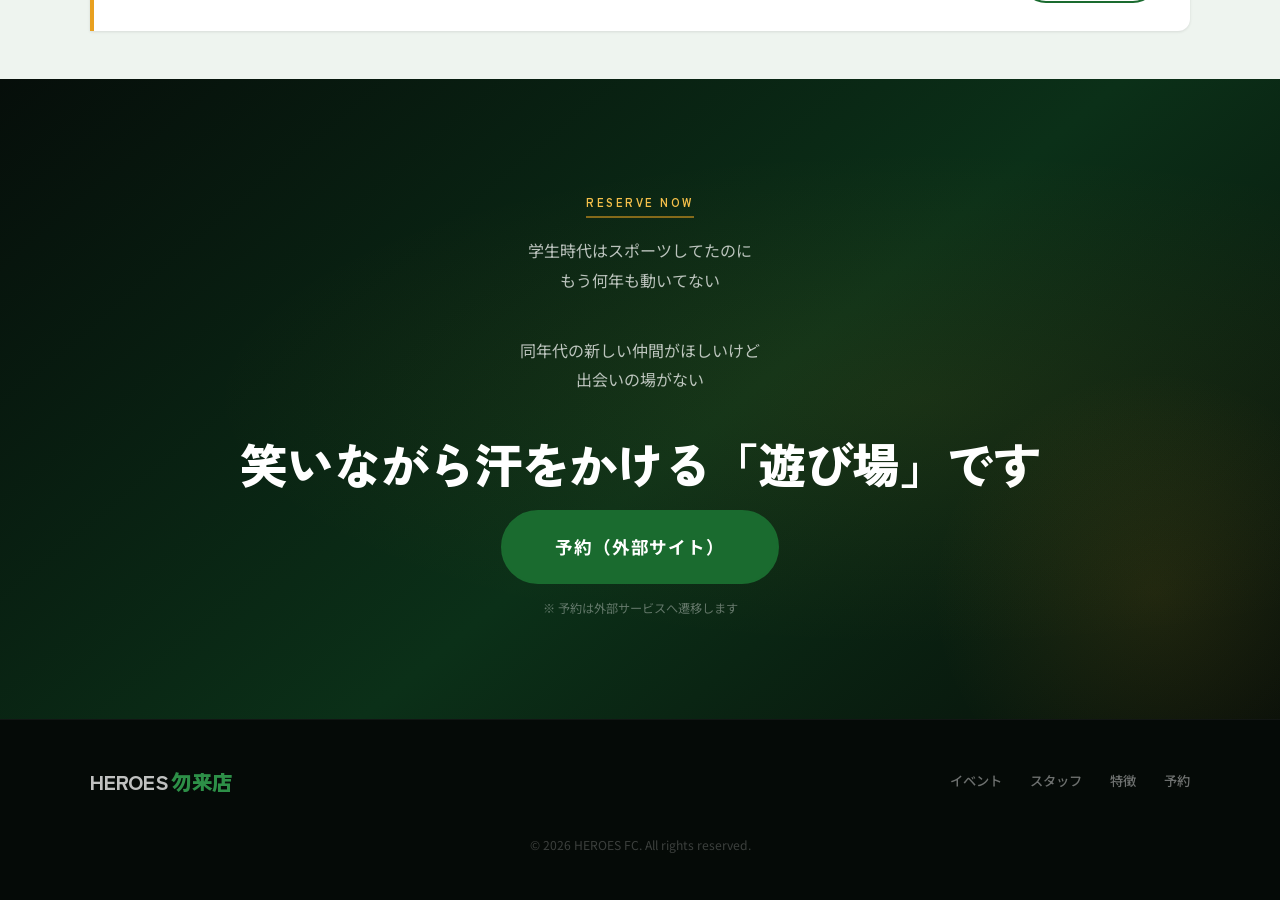
==== commit f9c22446: "キャンセルポリシーの変更" ====
--- a/index.html
+++ b/index.html
@@ -197,7 +197,7 @@
               />
             </div>
             <div class="event-card__body">
-              <h3 class="event-card__title">ウォーキング<br />フットボール</h3>
+              <h3 class="event-card__title">ウォーキングフットボール</h3>
               <p class="event-card__catch">
                 「走らないから、センスが光る。<br />怪我なく楽しむ究極の頭脳戦」
               </p>
@@ -277,7 +277,7 @@
             <div class="staff__avatar-icon">&#128081;</div>
           </div>
           <div class="staff__body">
-            <p class="staff__role">今週末のソサイチ担当</p>
+            <p class="staff__role">相原 大成</p>
             <blockquote class="staff__quote">
               「今週末のソサイチを担当します！僕が皆さんの良さを引き出すパスを供給します。1人参加の方もチームに馴染めるよう全力でアシストするので、安心してご来場ください！」
             </blockquote>
@@ -328,11 +328,10 @@
     <section class="cancel-policy">
       <div class="container">
         <div class="cancel-policy__box">
-          <h3 class="cancel-policy__title">
-            &#128203; キャンセル・予約について
-          </h3>
+          <h3 class="cancel-policy__title">&#128203; 参加にあたってのご注意</h3>
           <p>
-            予約・キャンセルは外部予約サービスよりお手続きください。キャンセルは開催日の前日までにお手続きいただくようお願いいたします。詳細は予約ページにてご確認ください。
+            注意事項を確認の上ご予約ください。キャンセルは開催日の前日までにお手続きいただくようお願いいたします。<br />
+            とくに、当日の無断キャンセルはご遠慮ください
           </p>
           <button class="btn btn--outline" id="cancel-policy-btn">
             詳しく見る
--- a/styles.css
+++ b/styles.css
@@ -1012,6 +1012,43 @@
   color: var(--color-gold);
   font-weight: 700;
 }
+.modal__section {
+  margin-top: 24px;
+  padding-top: 20px;
+  border-top: 1px solid var(--color-light);
+}
+.modal__section:first-of-type {
+  margin-top: 16px;
+}
+.modal__section-title {
+  font-size: 0.85rem;
+  font-weight: 900;
+  font-family: var(--font-display);
+  color: var(--color-green);
+  margin-bottom: 12px;
+  letter-spacing: 0.02em;
+}
+.modal__list {
+  display: flex;
+  flex-direction: column;
+  gap: 8px;
+  padding-left: 1.4em;
+}
+.modal__list li {
+  font-size: 0.825rem;
+  color: var(--color-text);
+  line-height: 1.7;
+}
+.modal__list li strong {
+  color: var(--color-dark);
+  font-weight: 700;
+}
+.modal__list--ol {
+  list-style: decimal;
+}
+.modal__list:not(.modal__list--ol) {
+  list-style: disc;
+}
 
 /* ═══════════════════════════════════
    CTA
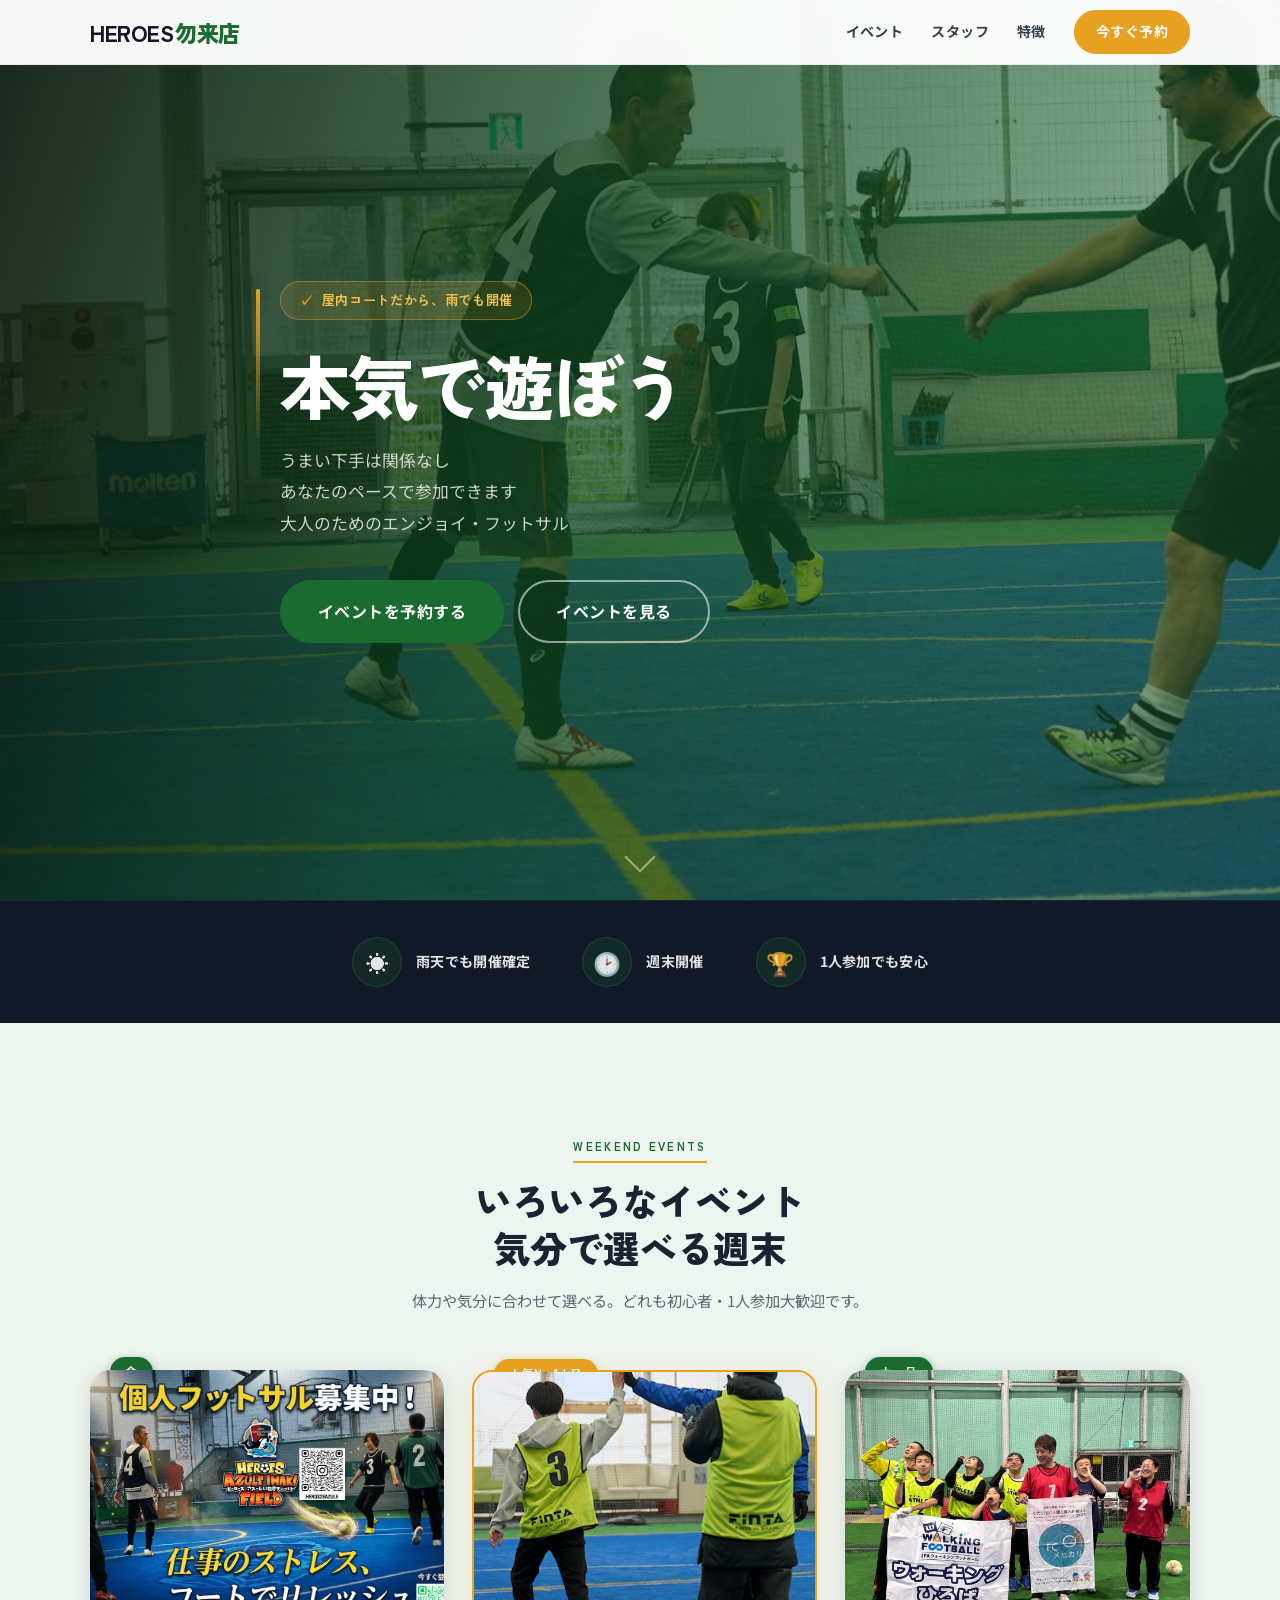
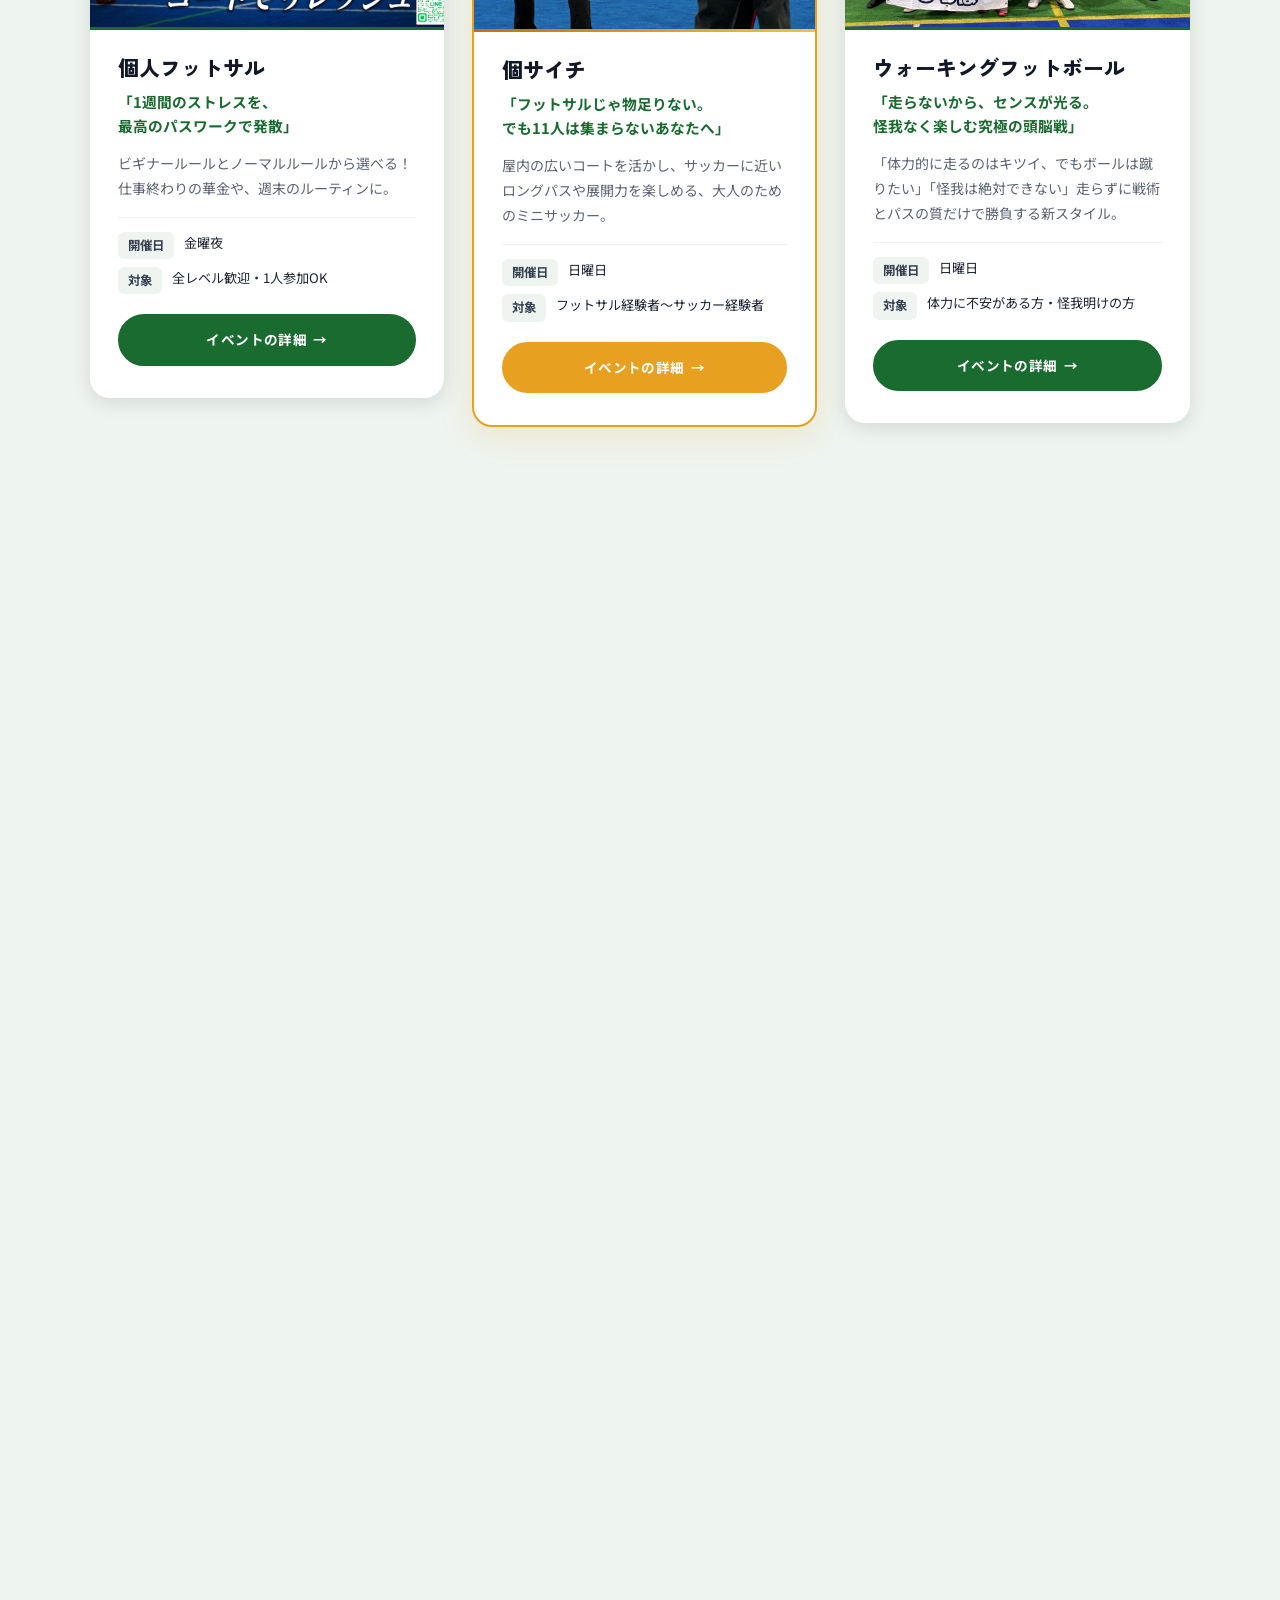
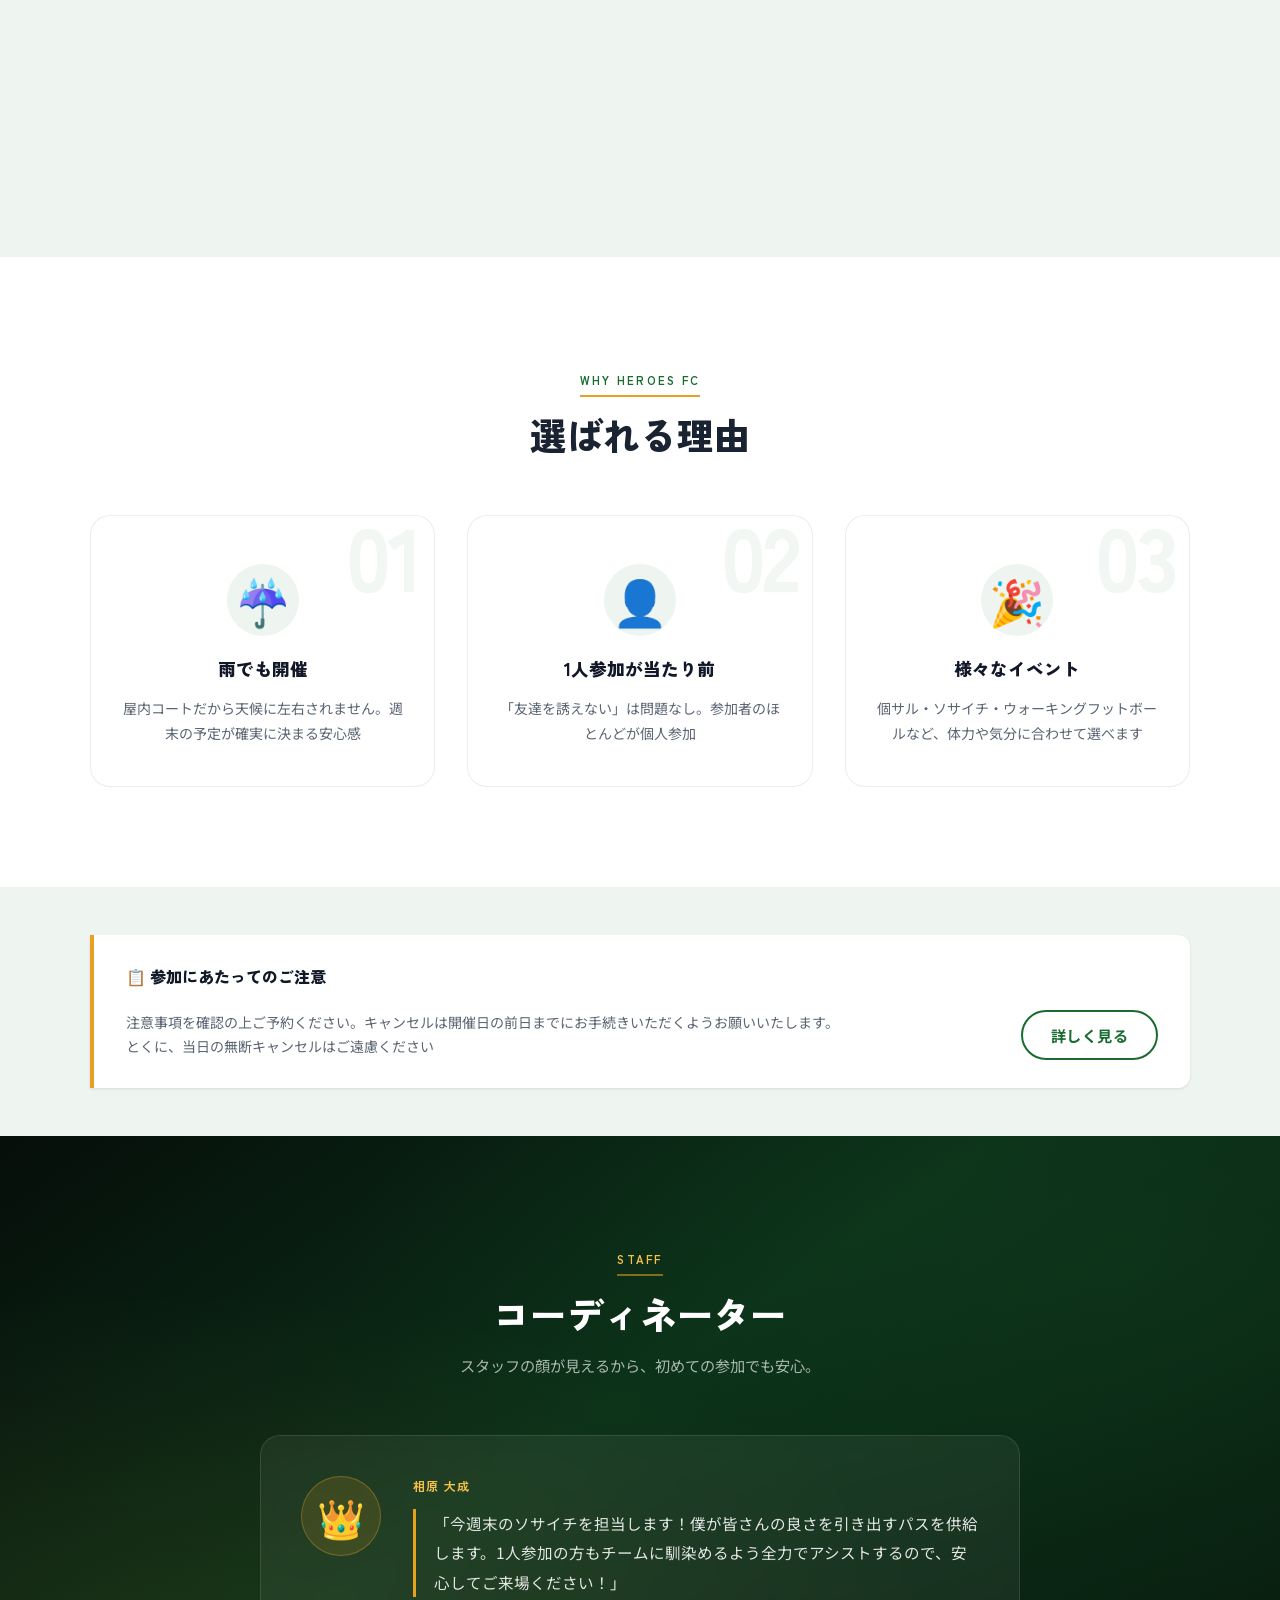
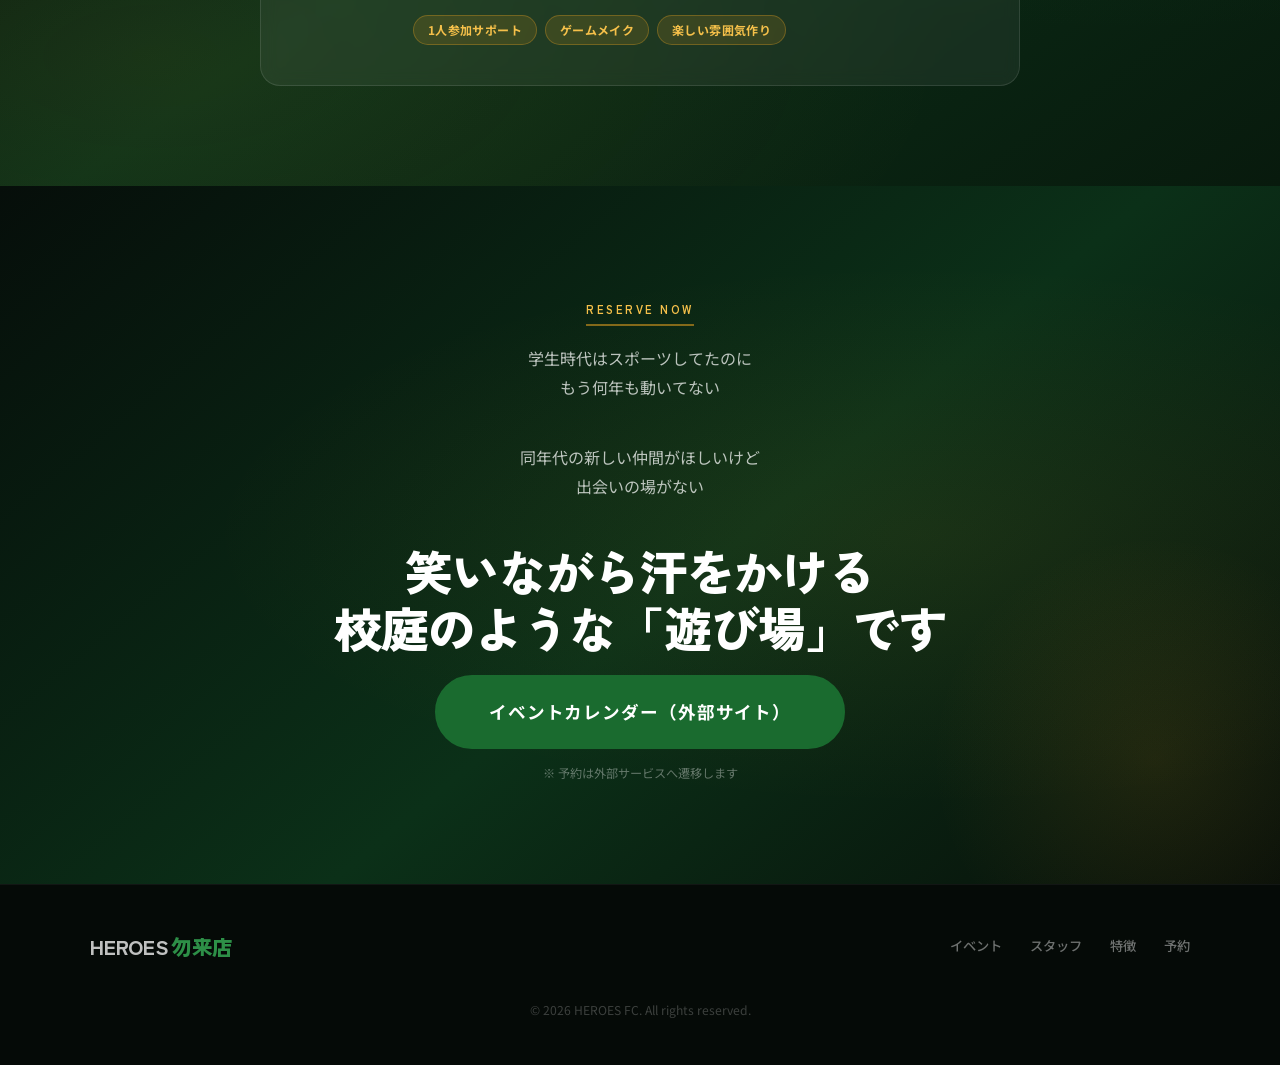
==== commit 51ac4aee: "イベントカードの画像・リンクを更新し画像エリアの高さを統一 Co-Authored-By: Claude Sonnet 4.6 <noreply@anthropic.com>" ====
--- a/index.html
+++ b/index.html
@@ -102,25 +102,15 @@
           <p class="section-desc">
             体力や気分に合わせて選べる。どれも初心者・1人参加大歓迎です。
           </p>
-          <iframe
-            title="Calendar"
-            src="https://timetreeapp.com/public_calendars/heroes_nakoso_2026/embed/2weeks?calendar_name=true&frame_color=%232ecc87"
-            style="
-              width: 100%;
-              min-height: 300px;
-              aspect-ratio: 867/545;
-              border: none;
-            "
-          ></iframe>
         </div>
 
         <div class="events__grid">
           <!-- 個サル -->
           <article class="event-card" data-index="0">
             <div class="event-card__badge">金</div>
-            <div class="event-card__icon-wrap">
+            <div class="event-card__icon-wrap" style="height: 260px">
               <img
-                src="img/event_photo.jpg"
+                src="/ko-sal/assets/kosal.png"
                 alt="個人フットサルの様子"
                 class="event-card__img"
               />
@@ -143,9 +133,8 @@
                   ><span>全レベル歓迎・1人参加OK</span>
                 </li>
               </ul>
-              <a href="#reserve" class="btn btn--primary event-card__btn"
-                >このイベントのスケジュールを見る
-                <span class="btn__arrow">&#8594;</span></a
+              <a href="/ko-sal/" class="btn btn--primary event-card__btn"
+                >イベントの詳細 <span class="btn__arrow">&#8594;</span></a
               >
             </div>
           </article>
@@ -155,9 +144,9 @@
             <div class="event-card__badge event-card__badge--gold">
               人気No.1 | 日
             </div>
-            <div class="event-card__icon-wrap">
+            <div class="event-card__icon-wrap" style="height: 260px">
               <img
-                src="img/event_photo.jpg"
+                src="/ko-saichi/assets/hero-image.png"
                 alt="ソサイチの様子"
                 class="event-card__img"
               />
@@ -177,6 +166,75 @@
                 <li>
                   <span class="info-label">対象</span
                   ><span>フットサル経験者〜サッカー経験者</span>
+                </li>
+              </ul>
+              <a href="/ko-saichi" class="btn btn--gold event-card__btn"
+                >イベントの詳細 <span class="btn__arrow">&#8594;</span></a
+              >
+            </div>
+          </article>
+
+          <!-- ウォーキングフットボール -->
+          <article class="event-card" data-index="2">
+            <div class="event-card__badge">土・日</div>
+            <div class="event-card__icon-wrap" style="height: 260px">
+              <img
+                src="/wf/assets/event_photo.jpg"
+                alt="ウォーキングフットボールの様子"
+                class="event-card__img"
+              />
+            </div>
+            <div class="event-card__body">
+              <h3 class="event-card__title">ウォーキングフットボール</h3>
+              <p class="event-card__catch">
+                「走らないから、センスが光る。<br />怪我なく楽しむ究極の頭脳戦」
+              </p>
+              <p class="event-card__desc">
+                「体力的に走るのはキツイ、でもボールは蹴りたい」「怪我は絶対できない」走らずに戦術とパスの質だけで勝負する新スタイル。
+              </p>
+              <ul class="event-card__info">
+                <li>
+                  <span class="info-label">開催日</span><span>日曜日</span>
+                </li>
+                <li>
+                  <span class="info-label">対象</span
+                  ><span>体力に不安がある方・怪我明けの方</span>
+                </li>
+              </ul>
+              <a
+                href="contents/modal_mehikari.html"
+                class="btn btn--primary event-card__btn"
+                >イベントの詳細 <span class="btn__arrow">&#8594;</span></a
+              >
+            </div>
+          </article>
+
+          <article class="event-card event-card--featured" data-index="1">
+            <div class="event-card__badge event-card__badge--gold">
+              ゆるいフットサル
+            </div>
+            <div class="event-card__icon-wrap">
+              <img
+                src="img/event_photo.jpg"
+                alt="over30ゆるサルの様子"
+                class="event-card__img"
+              />
+            </div>
+            <div class="event-card__body">
+              <h3 class="event-card__title">OVER30 ゆるサル</h3>
+              <p class="event-card__catch">
+                「いつまでもフットサルを楽しみたい<br />安心のビギナールール」
+              </p>
+              <p class="event-card__desc">
+                キーパーをつけないルールで女性も安心して楽しめます。サッカーを通した交流を楽しみたい方におすすめです。
+              </p>
+              <ul class="event-card__info">
+                <li>
+                  <span class="info-label">開催日</span><span>土曜日</span>
+                </li>
+                <li>
+                  <span class="info-label">対象</span
+                  ><span>ゆるくサッカーを楽しみたい方</span>
                 </li>
               </ul>
               <a href="#reserve" class="btn btn--gold event-card__btn"
@@ -185,77 +243,66 @@
               >
             </div>
           </article>
-
-          <!-- ウォーキングフットボール -->
-          <article class="event-card" data-index="2">
-            <div class="event-card__badge">土・日</div>
-            <div class="event-card__icon-wrap">
-              <img
-                src="img/event_photo.jpg"
-                alt="ウォーキングフットボールの様子"
-                class="event-card__img"
-              />
-            </div>
-            <div class="event-card__body">
-              <h3 class="event-card__title">ウォーキングフットボール</h3>
-              <p class="event-card__catch">
-                「走らないから、センスが光る。<br />怪我なく楽しむ究極の頭脳戦」
-              </p>
-              <p class="event-card__desc">
-                「体力的に走るのはキツイ、でもボールは蹴りたい」「怪我は絶対できない」走らずに戦術とパスの質だけで勝負する新スタイル。
-              </p>
-              <ul class="event-card__info">
-                <li>
-                  <span class="info-label">開催日</span><span>日曜日</span>
-                </li>
-                <li>
-                  <span class="info-label">対象</span
-                  ><span>体力に不安がある方・怪我明けの方</span>
-                </li>
-              </ul>
-              <a
-                href="contents/modal_mehikari.html"
-                class="btn btn--primary event-card__btn"
-                >このイベントのスケジュールを見る
-                <span class="btn__arrow">&#8594;</span></a
-              >
-            </div>
-          </article>
-
-          <article class="event-card event-card--featured" data-index="1">
-            <div class="event-card__badge event-card__badge--gold">
-              ゆるいフットサル
-            </div>
-            <div class="event-card__icon-wrap">
-              <img
-                src="img/event_photo.jpg"
-                alt="ソサイチの様子"
-                class="event-card__img"
-              />
-            </div>
-            <div class="event-card__body">
-              <h3 class="event-card__title">OVER30 ゆるサル</h3>
-              <p class="event-card__catch">
-                「いつまでもフットサルを楽しみたい<br />安心のビギナールール」
-              </p>
-              <p class="event-card__desc">
-                キーパーをつけないルールで女性も安心して楽しめます。サッカーを通した交流を楽しみたい方におすすめです。
-              </p>
-              <ul class="event-card__info">
-                <li>
-                  <span class="info-label">開催日</span><span>土曜日</span>
-                </li>
-                <li>
-                  <span class="info-label">対象</span
-                  ><span>ゆるくサッカーを楽しみたい方</span>
-                </li>
-              </ul>
-              <a href="#reserve" class="btn btn--gold event-card__btn"
-                >このイベントのスケジュールを見る
-                <span class="btn__arrow">&#8594;</span></a
-              >
-            </div>
-          </article>
+        </div>
+        <br />
+        <iframe
+          title="Calendar"
+          src="https://timetreeapp.com/public_calendars/heroes_nakoso_2026/embed/2weeks?calendar_name=true&frame_color=%232ecc87"
+          style="
+            width: 100%;
+            min-height: 300px;
+            aspect-ratio: 867/545;
+            border: none;
+          "
+        ></iframe>
+      </div>
+    </section>
+
+    <!-- 特徴セクション -->
+    <section class="features" id="features">
+      <div class="container">
+        <div class="section-header">
+          <p class="section-label">WHY HEROES FC</p>
+          <h2 class="section-title">選ばれる理由</h2>
+        </div>
+        <div class="features__grid">
+          <div class="feature-item" data-num="01">
+            <div class="feature-item__icon">&#9748;</div>
+            <h3>雨でも開催</h3>
+            <p>
+              屋内コートだから天候に左右されません。週末の予定が確実に決まる安心感
+            </p>
+          </div>
+
+          <div class="feature-item" data-num="02">
+            <div class="feature-item__icon">&#128100;</div>
+            <h3>1人参加が当たり前</h3>
+            <p>「友達を誘えない」は問題なし。参加者のほとんどが個人参加</p>
+          </div>
+
+          <div class="feature-item" data-num="03">
+            <div class="feature-item__icon">&#127881;</div>
+            <h3>様々なイベント</h3>
+            <p>
+              個サル・ソサイチ・ウォーキングフットボールなど、体力や気分に合わせて選べます
+            </p>
+          </div>
+        </div>
+      </div>
+    </section>
+
+    <!-- キャンセル規定 -->
+    <section class="cancel-policy">
+      <div class="container">
+        <div class="cancel-policy__box">
+          <h3 class="cancel-policy__title">&#128203; 参加にあたってのご注意</h3>
+          <p>
+            注意事項を確認の上ご予約ください。キャンセルは開催日の前日までにお手続きいただくようお願いいたします。<br />
+            とくに、当日の無断キャンセルはご遠慮ください
+          </p>
+          <button class="btn btn--outline" id="cancel-policy-btn">
+            詳しく見る
+          </button>
         </div>
       </div>
     </section>
@@ -291,55 +338,6 @@
       </div>
     </section>
 
-    <!-- 特徴セクション -->
-    <section class="features" id="features">
-      <div class="container">
-        <div class="section-header">
-          <p class="section-label">WHY HEROES FC</p>
-          <h2 class="section-title">選ばれる理由</h2>
-        </div>
-        <div class="features__grid">
-          <div class="feature-item" data-num="01">
-            <div class="feature-item__icon">&#9748;</div>
-            <h3>雨でも開催</h3>
-            <p>
-              屋内コートだから天候に左右されません。週末の予定が確実に決まる安心感
-            </p>
-          </div>
-
-          <div class="feature-item" data-num="02">
-            <div class="feature-item__icon">&#128100;</div>
-            <h3>1人参加が当たり前</h3>
-            <p>「友達を誘えない」は問題なし。参加者のほとんどが個人参加</p>
-          </div>
-
-          <div class="feature-item" data-num="03">
-            <div class="feature-item__icon">&#127881;</div>
-            <h3>様々なイベント</h3>
-            <p>
-              個サル・ソサイチ・ウォーキングフットボールなど、体力や気分に合わせて選べます
-            </p>
-          </div>
-        </div>
-      </div>
-    </section>
-
-    <!-- キャンセル規定 -->
-    <section class="cancel-policy">
-      <div class="container">
-        <div class="cancel-policy__box">
-          <h3 class="cancel-policy__title">&#128203; 参加にあたってのご注意</h3>
-          <p>
-            注意事項を確認の上ご予約ください。キャンセルは開催日の前日までにお手続きいただくようお願いいたします。<br />
-            とくに、当日の無断キャンセルはご遠慮ください
-          </p>
-          <button class="btn btn--outline" id="cancel-policy-btn">
-            詳しく見る
-          </button>
-        </div>
-      </div>
-    </section>
-
     <!-- 予約CTAセクション -->
     <section class="cta" id="reserve">
       <div class="container">
@@ -352,9 +350,14 @@
           <p class="cta__desc">
             同年代の新しい仲間がほしいけど<br />出会いの場がない
           </p>
-          <h2 class="cta__title">笑いながら汗をかける「遊び場」です</h2>
-          <a href="#" class="btn btn--primary btn--xl" id="reserve-btn"
-            >予約（外部サイト）</a
+          <h2 class="cta__title">
+            笑いながら汗をかける<br />校庭のような「遊び場」です
+          </h2>
+          <a
+            href="https://timetreeapp.com/public_calendars/heroes_nakoso_2026"
+            class="btn btn--primary btn--xl"
+            id="reserve-btn"
+            >イベントカレンダー（外部サイト）</a
           >
           <p class="cta__note">※ 予約は外部サービスへ遷移します</p>
         </div>
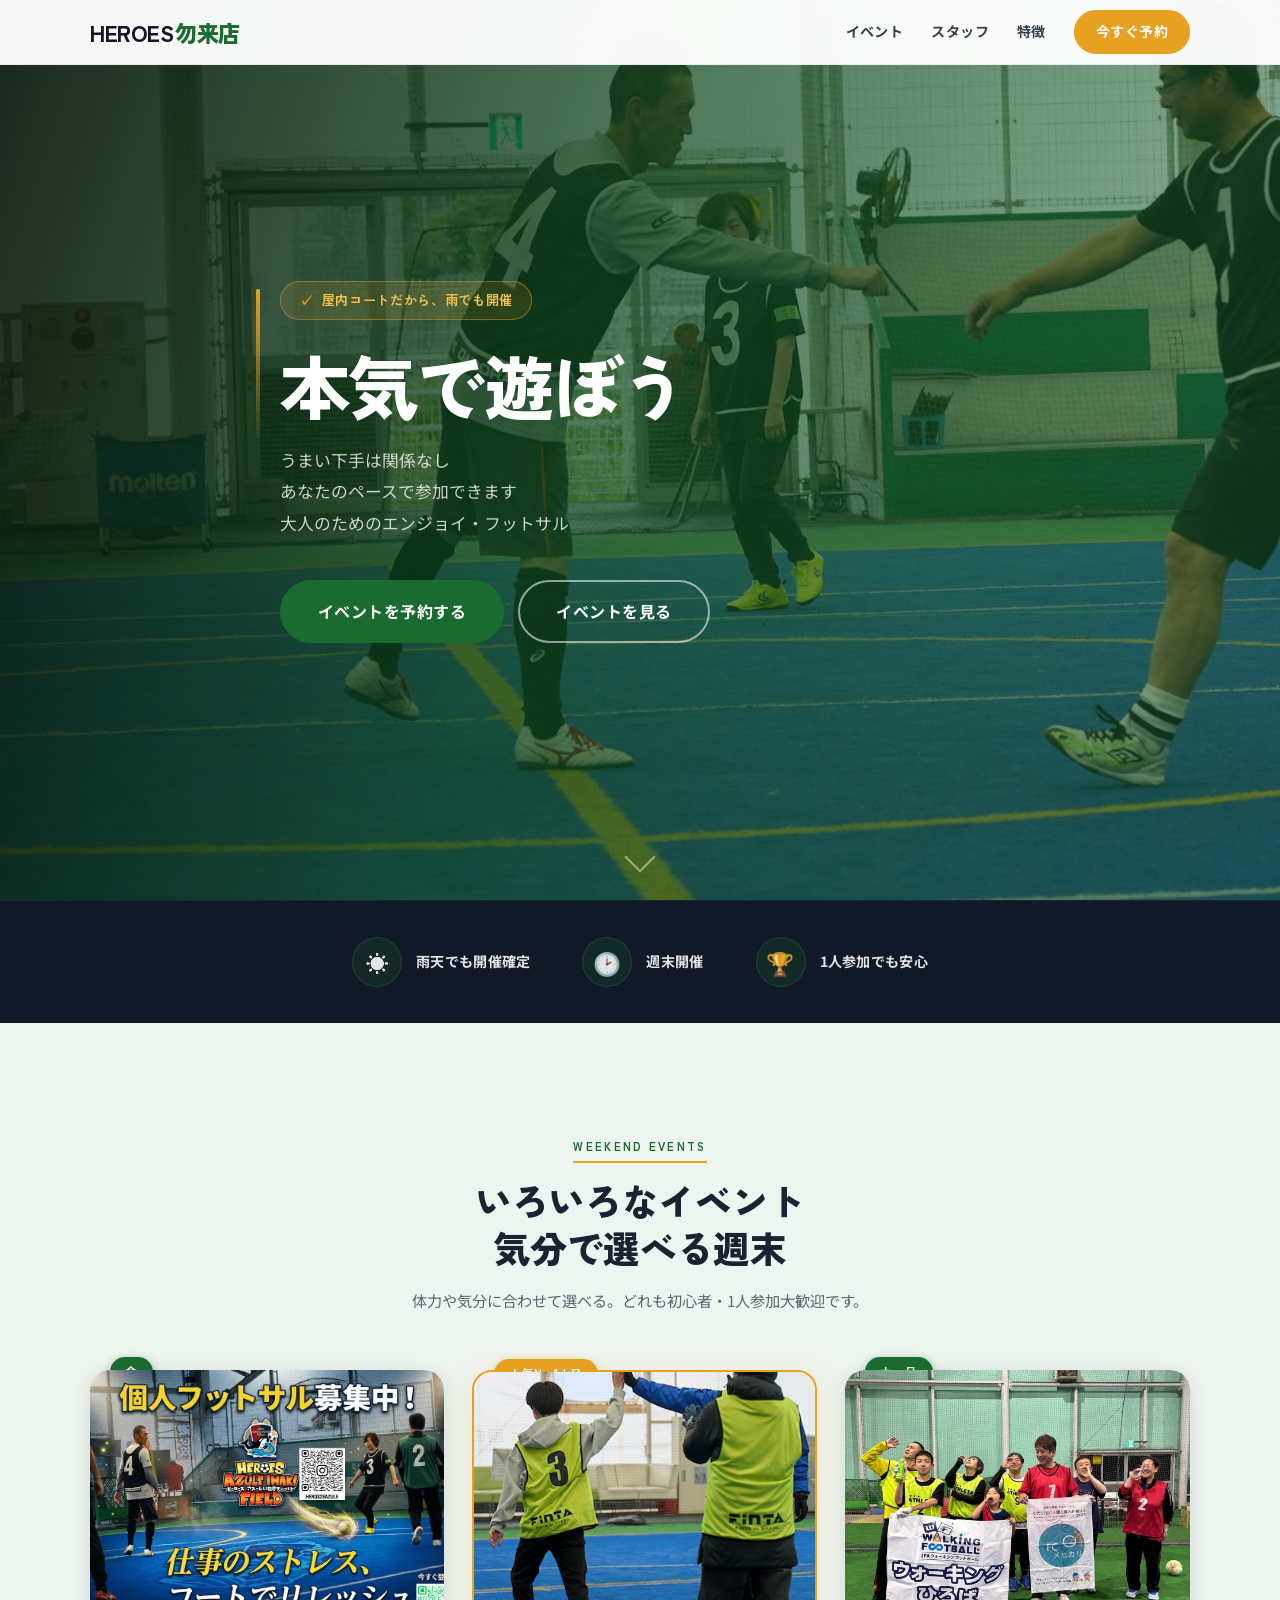
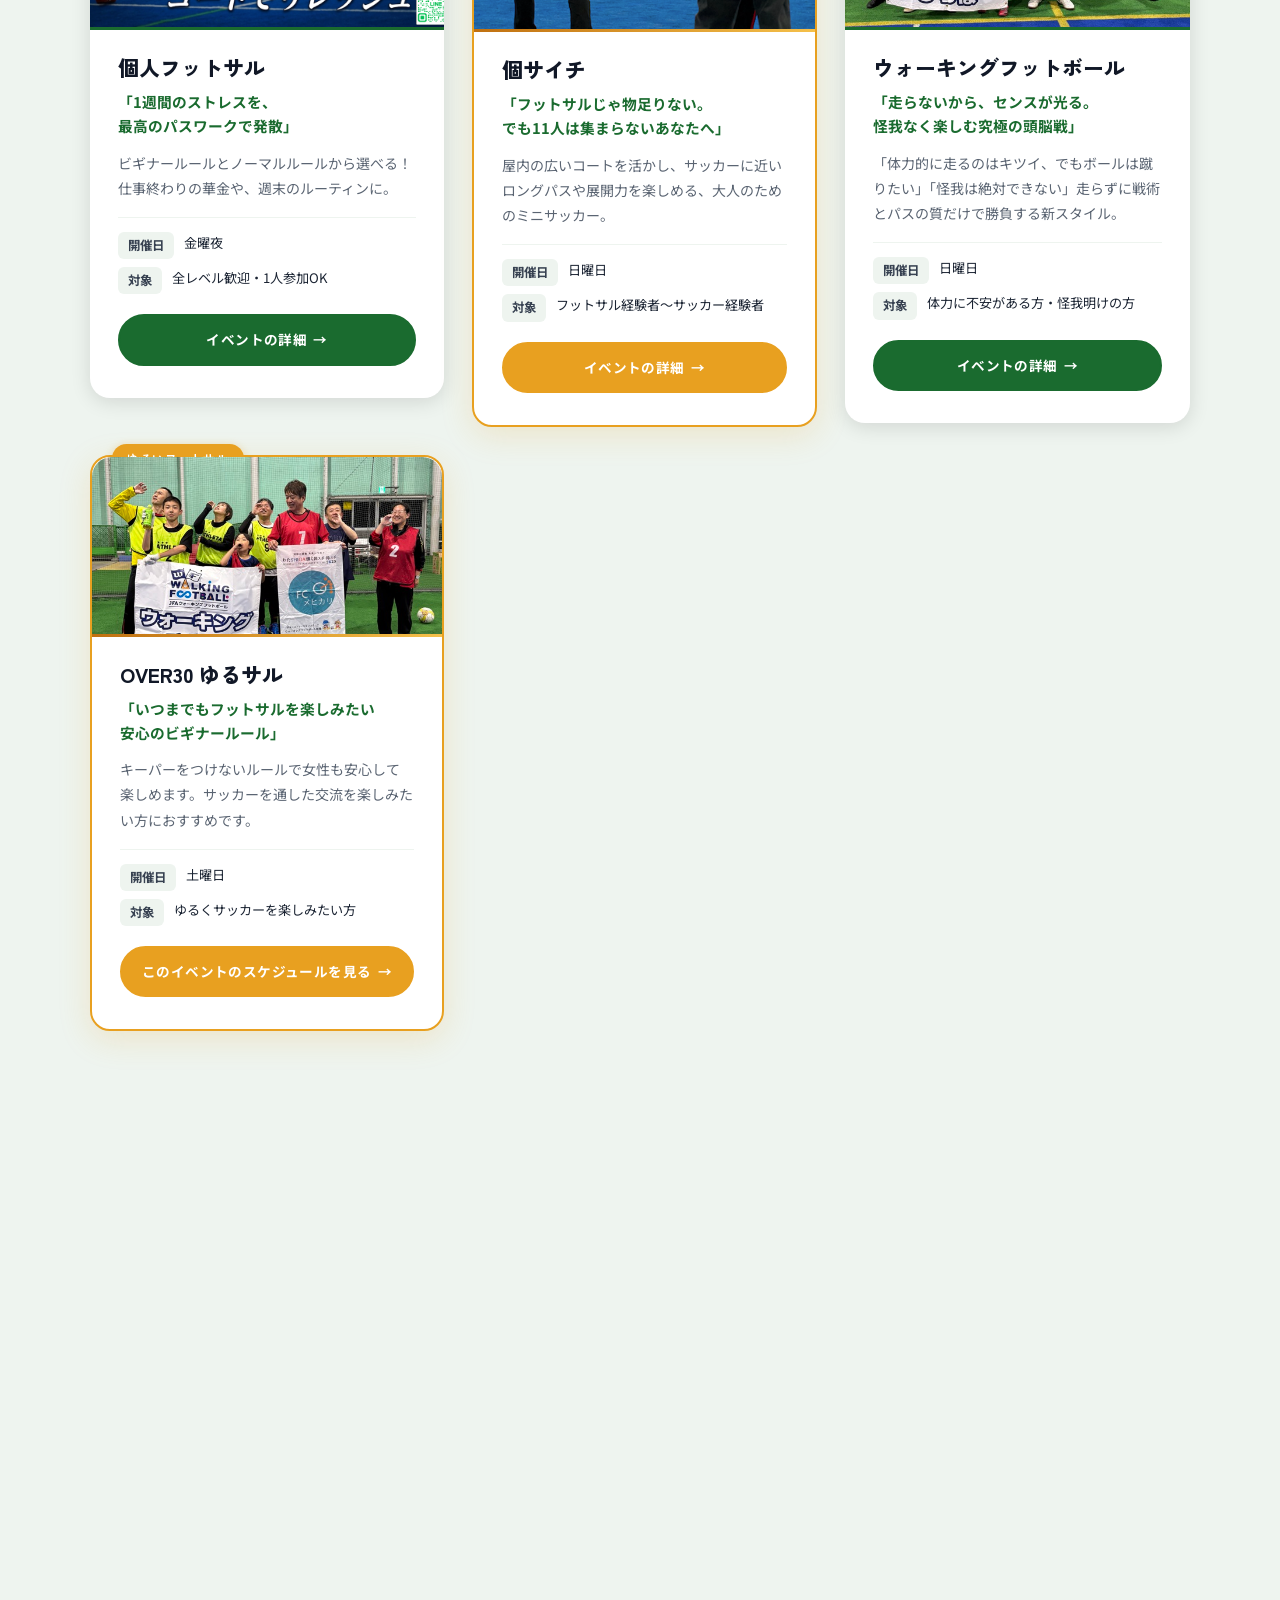
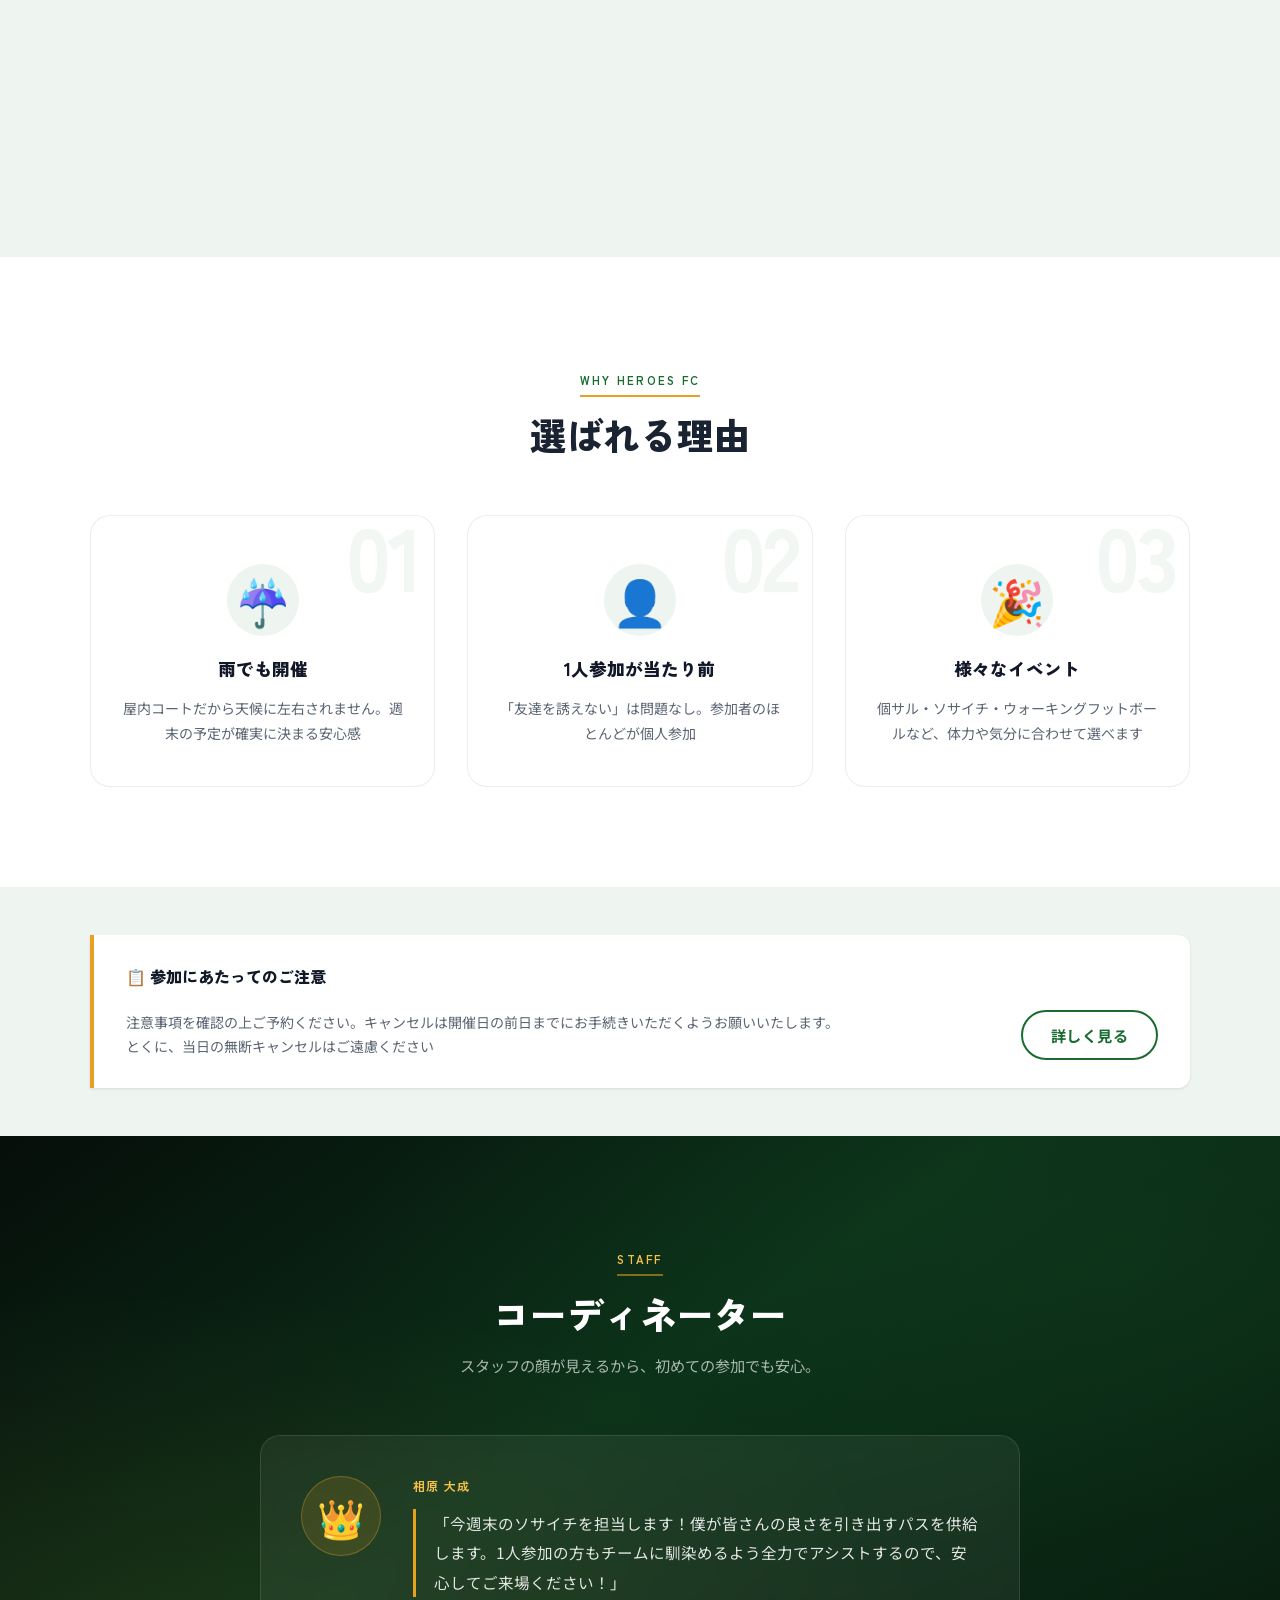
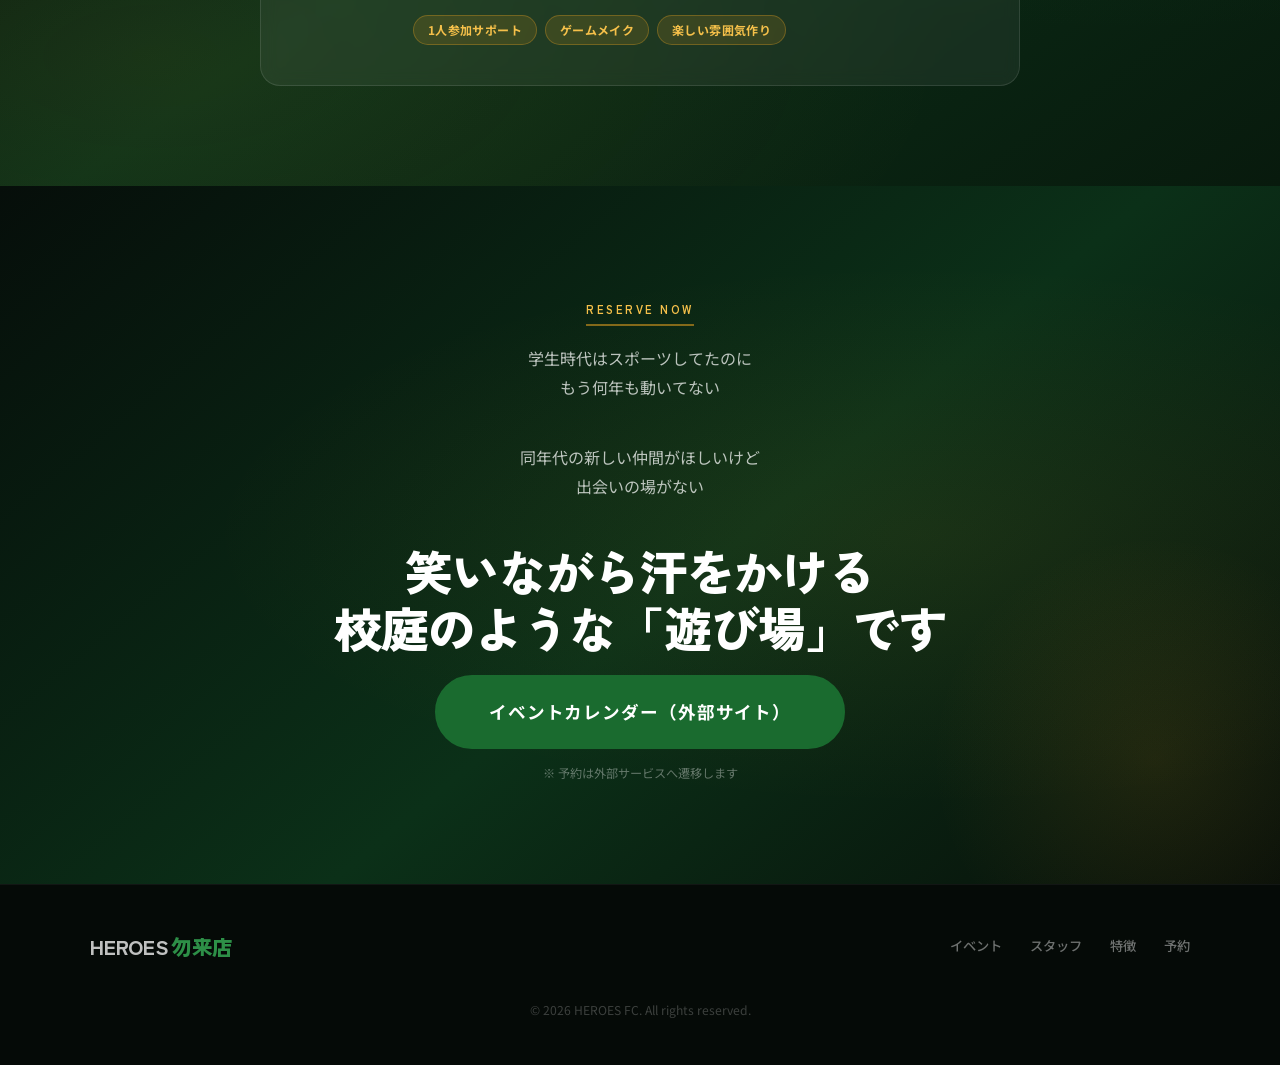
==== commit f16a2622: "画像・リンクのパスを相対パスに修正（GitHub Pages対応） Co-Authored-By: Claude Sonnet 4.6 <noreply@anthropic.com>" ====
--- a/index.html
+++ b/index.html
@@ -110,7 +110,7 @@
             <div class="event-card__badge">金</div>
             <div class="event-card__icon-wrap" style="height: 260px">
               <img
-                src="/ko-sal/assets/kosal.png"
+                src="ko-sal/assets/kosal.png"
                 alt="個人フットサルの様子"
                 class="event-card__img"
               />
@@ -133,7 +133,7 @@
                   ><span>全レベル歓迎・1人参加OK</span>
                 </li>
               </ul>
-              <a href="/ko-sal/" class="btn btn--primary event-card__btn"
+              <a href="ko-sal/" class="btn btn--primary event-card__btn"
                 >イベントの詳細 <span class="btn__arrow">&#8594;</span></a
               >
             </div>
@@ -146,7 +146,7 @@
             </div>
             <div class="event-card__icon-wrap" style="height: 260px">
               <img
-                src="/ko-saichi/assets/hero-image.png"
+                src="ko-saichi/assets/hero-image.png"
                 alt="ソサイチの様子"
                 class="event-card__img"
               />
@@ -168,7 +168,7 @@
                   ><span>フットサル経験者〜サッカー経験者</span>
                 </li>
               </ul>
-              <a href="/ko-saichi" class="btn btn--gold event-card__btn"
+              <a href="ko-saichi/" class="btn btn--gold event-card__btn"
                 >イベントの詳細 <span class="btn__arrow">&#8594;</span></a
               >
             </div>
@@ -179,7 +179,7 @@
             <div class="event-card__badge">土・日</div>
             <div class="event-card__icon-wrap" style="height: 260px">
               <img
-                src="/wf/assets/event_photo.jpg"
+                src="wf/assets/event_photo.jpg"
                 alt="ウォーキングフットボールの様子"
                 class="event-card__img"
               />
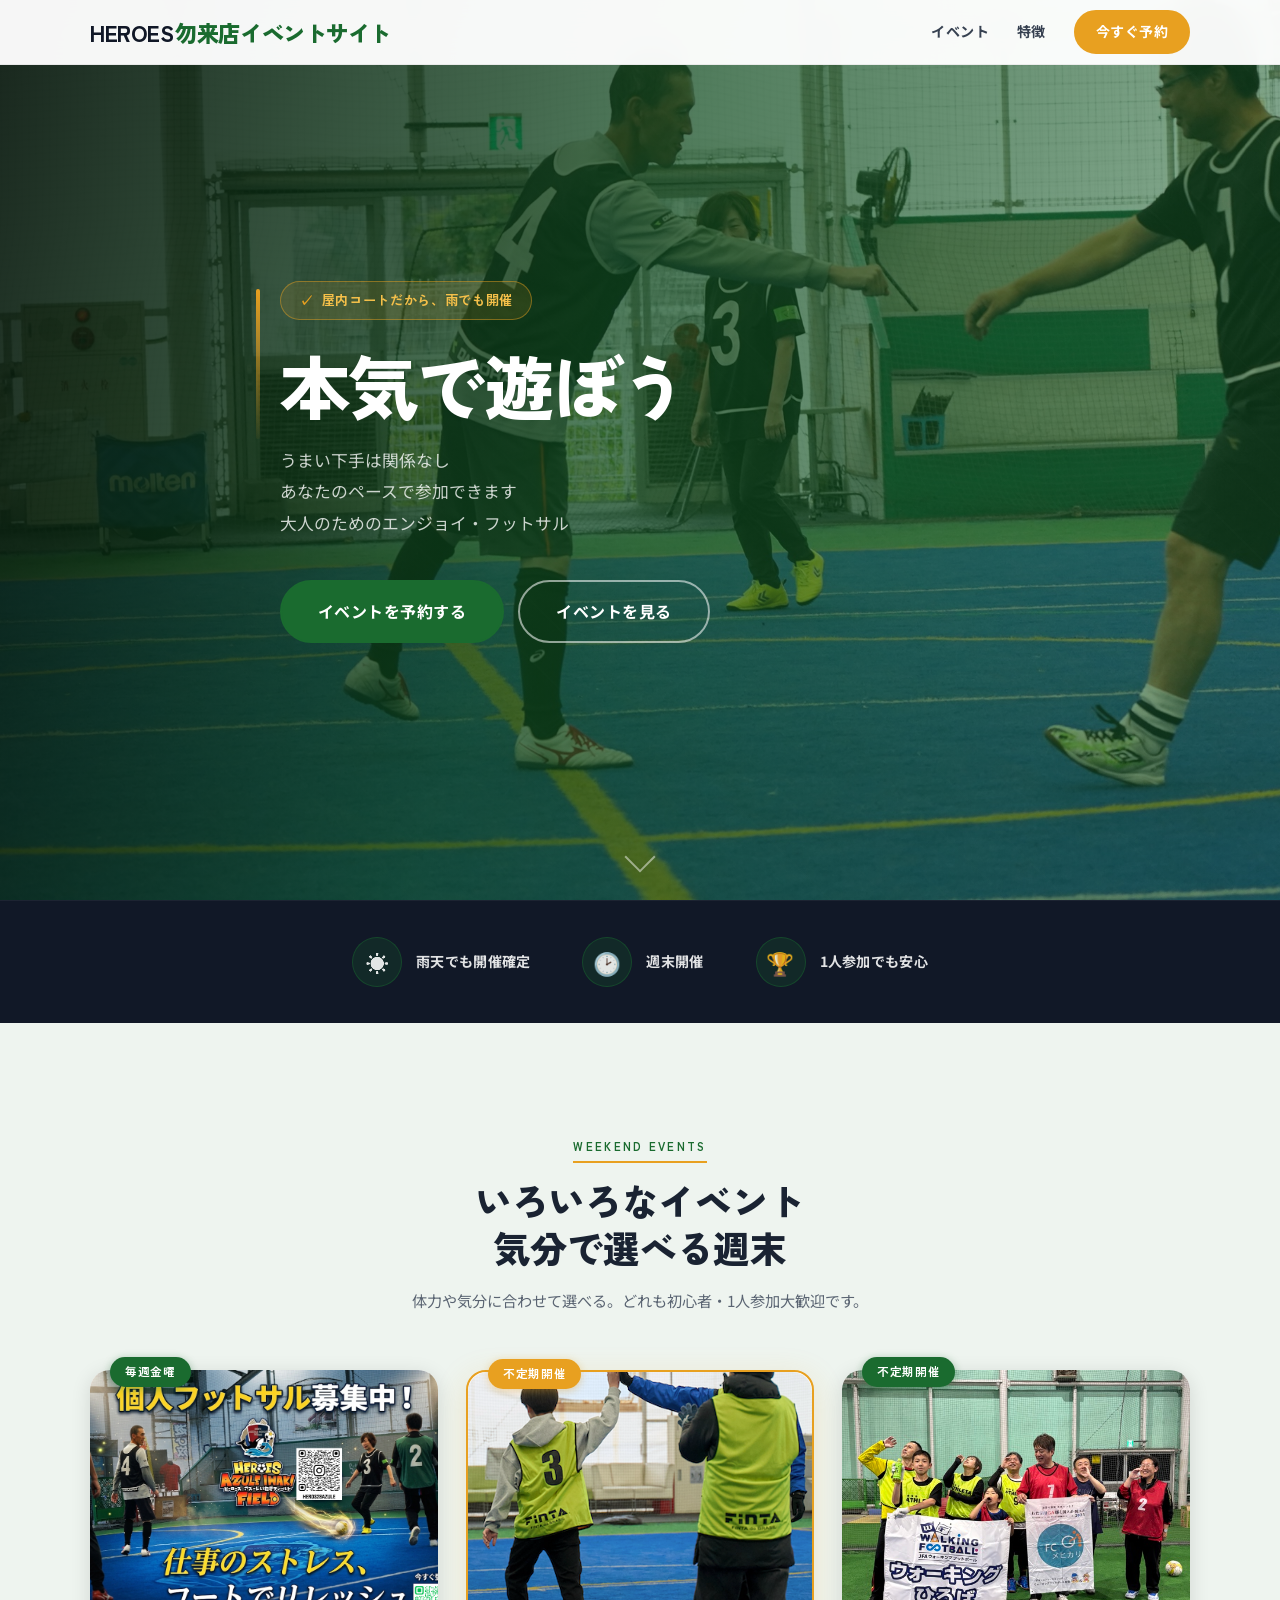
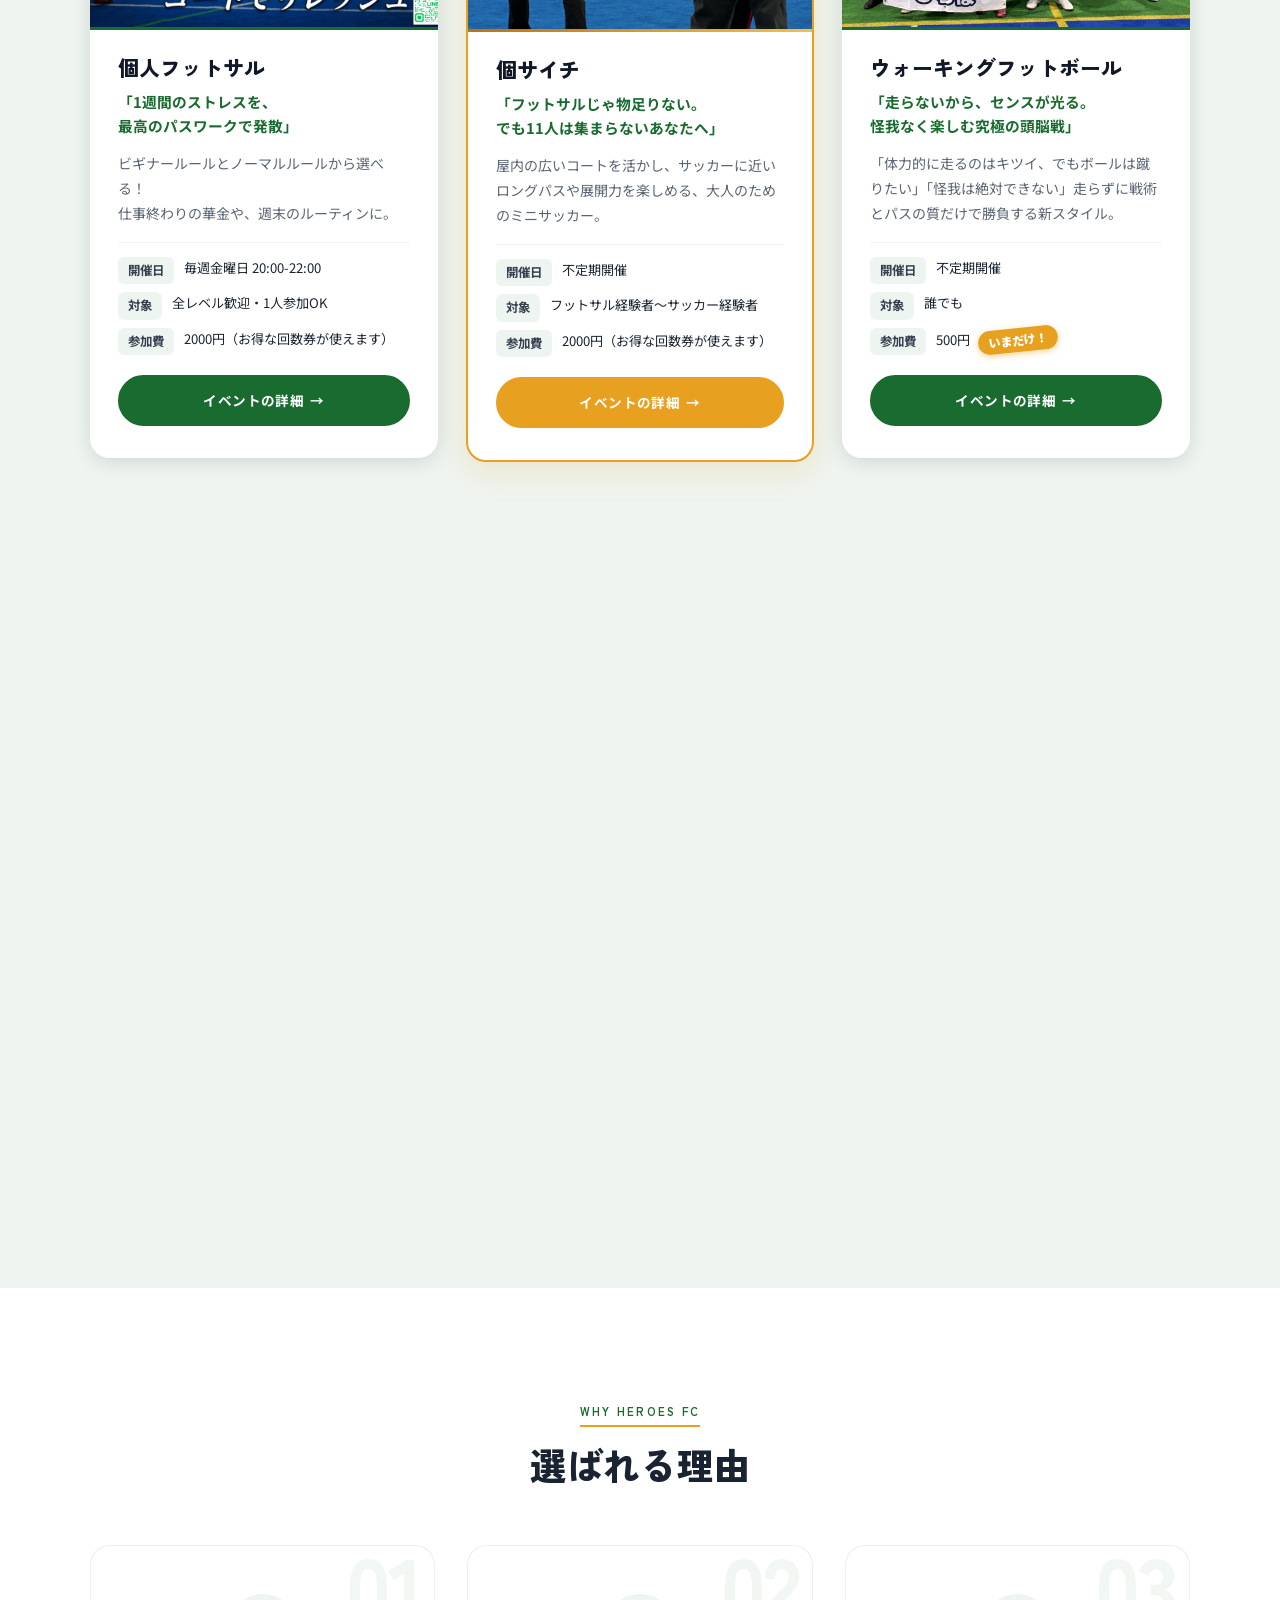
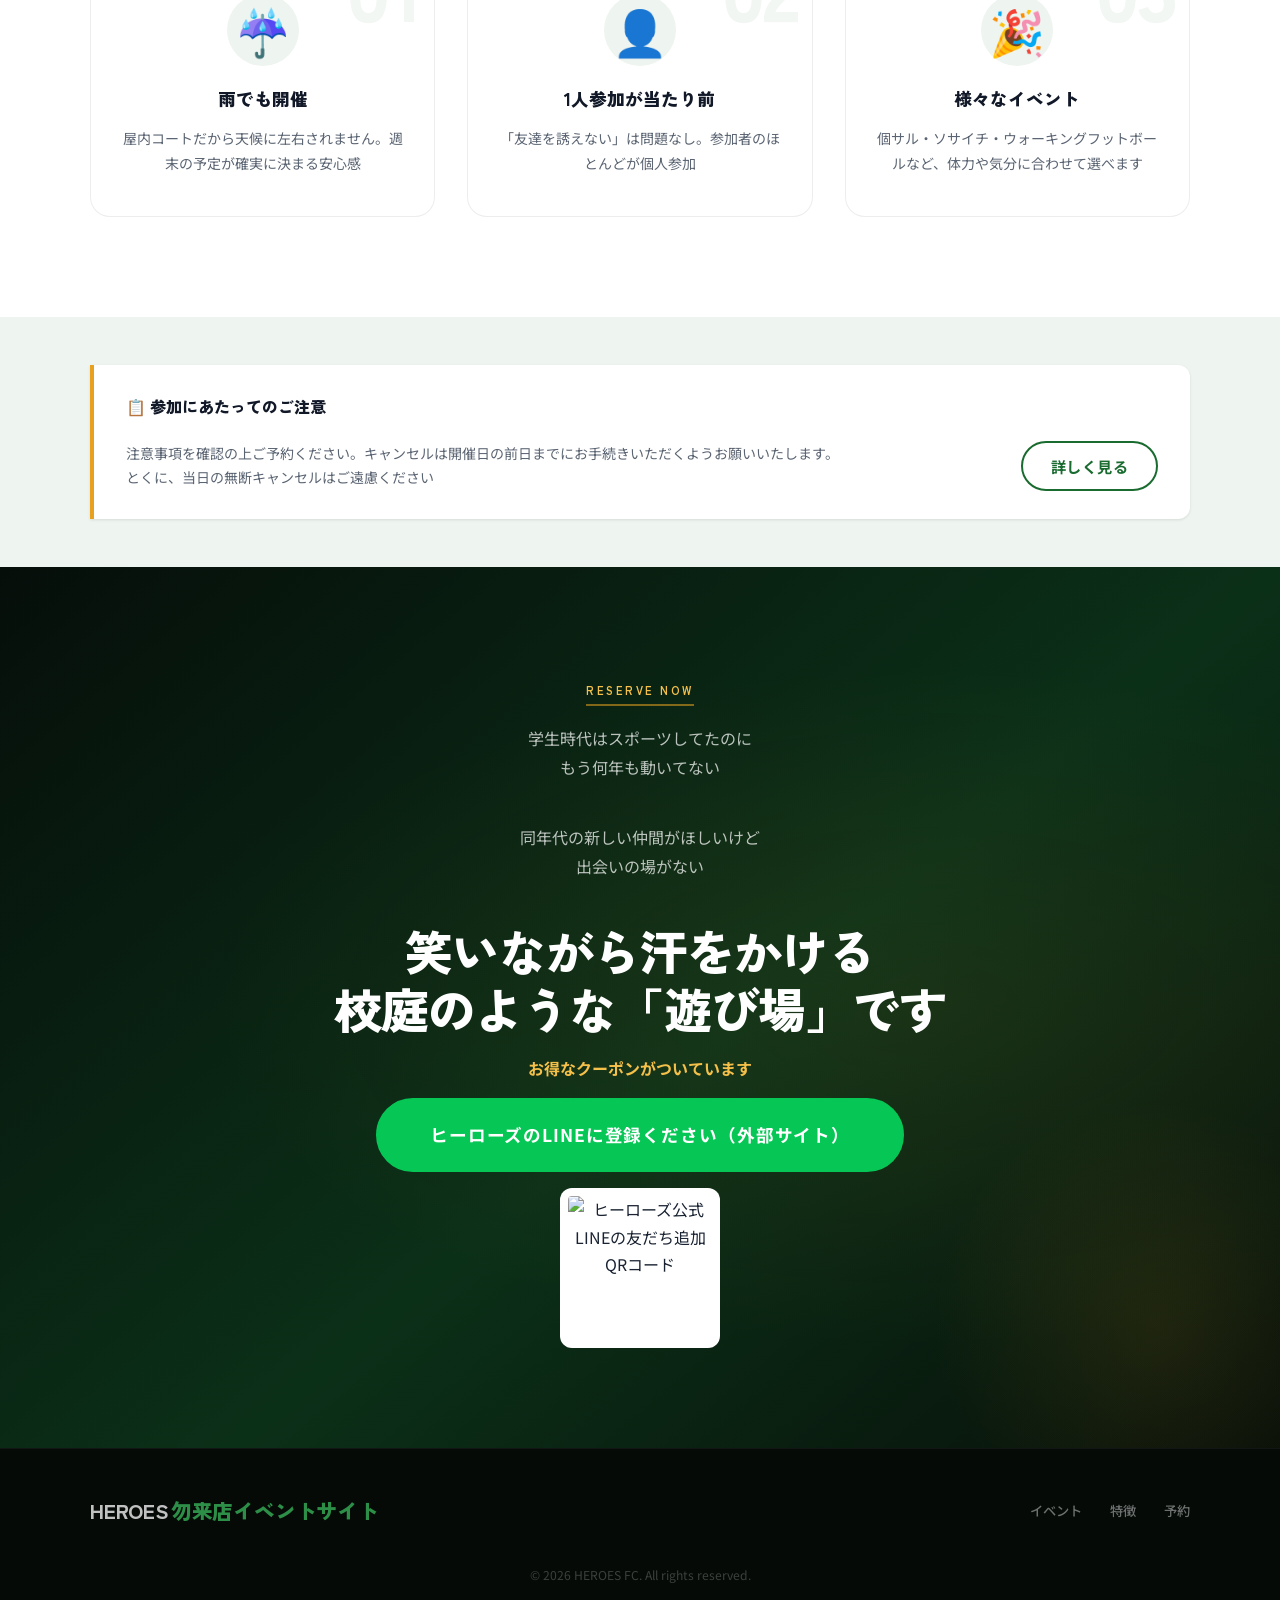
==== commit 43340083: "トップページのイベント情報・LINE登録欄・ロゴ表記などを更新 - ゆるサルのカードとスタッフ欄をコメントアウトで非表示に - 個人フットサル・個サイチの詳細リンクを外部サイトに変更し、新しいタブで開" ====
--- a/index.html
+++ b/index.html
@@ -3,7 +3,7 @@
   <head>
     <meta charset="UTF-8" />
     <meta name="viewport" content="width=device-width, initial-scale=1.0" />
-    <title>HEROES 勿来店 | 充実の週末がここにある。</title>
+    <title>HEROES勿来店イベントページ</title>
     <link rel="preconnect" href="https://fonts.googleapis.com" />
     <link rel="preconnect" href="https://fonts.gstatic.com" crossorigin />
     <link
@@ -16,10 +16,12 @@
     <!-- ヘッダー -->
     <header class="header" id="header">
       <div class="container header__inner">
-        <a href="#top" class="header__logo">HEROES<span>勿来店</span></a>
+        <a href="#top" class="header__logo"
+          >HEROES<span>勿来店イベントサイト</span></a
+        >
         <nav class="header__nav">
           <a href="#events">イベント</a>
-          <a href="#staff">スタッフ</a>
+          <!-- <a href="#staff">スタッフ</a> スタッフ欄を非表示中 -->
           <a href="#features">特徴</a>
           <a href="#reserve" class="btn btn--header">今すぐ予約</a>
         </nav>
@@ -33,7 +35,7 @@
       </div>
       <div class="header__mobile-nav" id="mobile-nav">
         <a href="#events" class="mobile-nav__link">イベント</a>
-        <a href="#staff" class="mobile-nav__link">スタッフ</a>
+        <!-- <a href="#staff" class="mobile-nav__link">スタッフ</a> スタッフ欄を非表示中 -->
         <a href="#features" class="mobile-nav__link">特徴</a>
         <a href="#reserve" class="mobile-nav__link mobile-nav__link--btn"
           >今すぐ予約</a
@@ -107,7 +109,7 @@
         <div class="events__grid">
           <!-- 個サル -->
           <article class="event-card" data-index="0">
-            <div class="event-card__badge">金</div>
+            <div class="event-card__badge">毎週金曜</div>
             <div class="event-card__icon-wrap" style="height: 260px">
               <img
                 src="ko-sal/assets/kosal.png"
@@ -126,14 +128,23 @@
               </p>
               <ul class="event-card__info">
                 <li>
-                  <span class="info-label">開催日</span><span>金曜夜</span>
+                  <span class="info-label">開催日</span
+                  ><span>毎週金曜日 20:00-22:00</span>
                 </li>
                 <li>
                   <span class="info-label">対象</span
                   ><span>全レベル歓迎・1人参加OK</span>
                 </li>
+                <li>
+                  <span class="info-label">参加費</span
+                  ><span>2000円（お得な回数券が使えます）</span>
+                </li>
               </ul>
-              <a href="ko-sal/" class="btn btn--primary event-card__btn"
+              <a
+                href="https://sites.google.com/view/heros28azule/%E5%8B%BF%E6%9D%A5%E5%BA%97/%E3%83%95%E3%83%83%E3%83%88%E3%82%B5%E3%83%AB/%E5%80%8B%E4%BA%BA%E3%83%95%E3%83%83%E3%83%88%E3%82%B5%E3%83%AB"
+                target="_blank"
+                rel="noopener"
+                class="btn btn--primary event-card__btn"
                 >イベントの詳細 <span class="btn__arrow">&#8594;</span></a
               >
             </div>
@@ -142,7 +153,7 @@
           <!-- ソサイチ -->
           <article class="event-card event-card--featured" data-index="1">
             <div class="event-card__badge event-card__badge--gold">
-              人気No.1 | 日
+              不定期開催
             </div>
             <div class="event-card__icon-wrap" style="height: 260px">
               <img
@@ -161,14 +172,22 @@
               </p>
               <ul class="event-card__info">
                 <li>
-                  <span class="info-label">開催日</span><span>日曜日</span>
+                  <span class="info-label">開催日</span><span>不定期開催</span>
                 </li>
                 <li>
                   <span class="info-label">対象</span
                   ><span>フットサル経験者〜サッカー経験者</span>
                 </li>
+                <li>
+                  <span class="info-label">参加費</span
+                  ><span>2000円（お得な回数券が使えます）</span>
+                </li>
               </ul>
-              <a href="ko-saichi/" class="btn btn--gold event-card__btn"
+              <a
+                href="https://kosaichi.fc-mehikari.org/"
+                target="_blank"
+                rel="noopener"
+                class="btn btn--gold event-card__btn"
                 >イベントの詳細 <span class="btn__arrow">&#8594;</span></a
               >
             </div>
@@ -176,7 +195,7 @@
 
           <!-- ウォーキングフットボール -->
           <article class="event-card" data-index="2">
-            <div class="event-card__badge">土・日</div>
+            <div class="event-card__badge">不定期開催</div>
             <div class="event-card__icon-wrap" style="height: 260px">
               <img
                 src="wf/assets/event_photo.jpg"
@@ -194,21 +213,32 @@
               </p>
               <ul class="event-card__info">
                 <li>
-                  <span class="info-label">開催日</span><span>日曜日</span>
+                  <span class="info-label">開催日</span><span>不定期開催</span>
                 </li>
                 <li>
                   <span class="info-label">対象</span
-                  ><span>体力に不安がある方・怪我明けの方</span>
+                  ><span>誰でも</span>
+                </li>
+                <li>
+                  <span class="info-label">参加費</span
+                  ><span
+                    >500円<span class="limited-tag">いまだけ！</span></span
+                  >
                 </li>
               </ul>
               <a
                 href="contents/modal_mehikari.html"
+                target="_blank"
+                rel="noopener"
                 class="btn btn--primary event-card__btn"
                 >イベントの詳細 <span class="btn__arrow">&#8594;</span></a
               >
             </div>
           </article>
 
+          <!--
+          ▼ ゆるサル（現在休止中のため非表示）
+            再開するときは、このコメントの最初の行と最後の行（コメント開始・終了の記号）を削除してください
           <article class="event-card event-card--featured" data-index="1">
             <div class="event-card__badge event-card__badge--gold">
               ゆるいフットサル
@@ -243,6 +273,8 @@
               >
             </div>
           </article>
+          ▲ ゆるサルここまで
+          -->
         </div>
         <br />
         <iframe
@@ -307,8 +339,8 @@
       </div>
     </section>
 
-    <!-- スタッフセクション -->
-
+    <!-- スタッフセクション（現在非表示。再表示するときは、すぐ下の開始記号と、セクション末尾の終了記号の2行を削除） -->
+    <!--
     <section class="staff" id="staff">
       <div class="container">
         <div class="section-header section-header--light">
@@ -337,6 +369,7 @@
         </div>
       </div>
     </section>
+    -->
 
     <!-- 予約CTAセクション -->
     <section class="cta" id="reserve">
@@ -353,13 +386,24 @@
           <h2 class="cta__title">
             笑いながら汗をかける<br />校庭のような「遊び場」です
           </h2>
-          <a
-            href="https://timetreeapp.com/public_calendars/heroes_nakoso_2026"
-            class="btn btn--primary btn--xl"
-            id="reserve-btn"
-            >イベントカレンダー（外部サイト）</a
-          >
-          <p class="cta__note">※ 予約は外部サービスへ遷移します</p>
+          <!-- LINE登録の案内 -->
+          <div class="cta__line">
+            <p class="cta__line-text">お得なクーポンがついています</p>
+            <a
+              href="https://lin.ee/zLemitF"
+              target="_blank"
+              rel="noopener"
+              class="btn btn--xl btn--line"
+              >ヒーローズのLINEに登録ください（外部サイト）</a
+            >
+            <img
+              src="https://qr-official.line.me/gs/M_514ayaoe_GW.png?oat_content=qr"
+              alt="ヒーローズ公式LINEの友だち追加QRコード"
+              class="cta__line-qr"
+              width="160"
+              height="160"
+            />
+          </div>
         </div>
       </div>
     </section>
@@ -367,10 +411,10 @@
     <!-- フッター -->
     <footer class="footer">
       <div class="container footer__inner">
-        <div class="footer__logo">HEROES<span>勿来店</span></div>
+        <div class="footer__logo">HEROES<span>勿来店イベントサイト</span></div>
         <nav class="footer__nav">
           <a href="#events">イベント</a>
-          <a href="#staff">スタッフ</a>
+          <!-- <a href="#staff">スタッフ</a> スタッフ欄を非表示中 -->
           <a href="#features">特徴</a>
           <a href="#reserve">予約</a>
         </nav>
--- a/styles.css
+++ b/styles.css
@@ -566,6 +566,8 @@
   letter-spacing: 0.06em;
   font-family: var(--font-display);
   box-shadow: 0 2px 8px rgba(26, 107, 47, 0.4);
+  /* 画像エリアより前面に表示する */
+  z-index: 2;
 }
 .event-card__badge--gold {
   background: var(--color-gold);
@@ -1111,6 +1113,50 @@
   margin-top: 14px;
   font-size: 0.76rem;
   color: rgba(255, 255, 255, 0.36);
+}
+
+/* 期間限定価格のステッカー風タグ */
+.limited-tag {
+  display: inline-block;
+  margin-left: 8px;
+  padding: 2px 10px;
+  font-size: 0.75rem;
+  font-weight: 900;
+  color: var(--color-white);
+  background: var(--color-gold);
+  border-radius: 999px;
+  transform: rotate(-6deg);
+  box-shadow: 0 2px 6px rgba(232, 160, 32, 0.45);
+}
+
+/* LINE登録の案内 */
+.cta__line {
+  margin-top: 8px;
+  display: flex;
+  flex-direction: column;
+  align-items: center;
+  gap: 16px;
+}
+.cta__line-text {
+  font-size: 1rem;
+  font-weight: 700;
+  color: var(--color-gold-light);
+}
+.btn--line {
+  background: #06c755; /* LINEのブランドカラー */
+  color: var(--color-white);
+  border-color: #06c755;
+}
+.btn--line:hover {
+  background: #05b04b;
+  border-color: #05b04b;
+}
+.cta__line-qr {
+  width: 160px;
+  height: 160px;
+  padding: 8px;
+  background: var(--color-white);
+  border-radius: 12px;
 }
 
 /* ═══════════════════════════════════
@@ -1270,6 +1316,10 @@
    RESPONSIVE — スマホ
 ═══════════════════════════════════ */
 @media (max-width: 600px) {
+  /* ロゴが長いので、狭い画面ではメニューボタンとぶつからないよう小さくする */
+  .header__logo {
+    font-size: 1.15rem;
+  }
   .events__grid {
     max-width: 100%;
     gap: 20px;
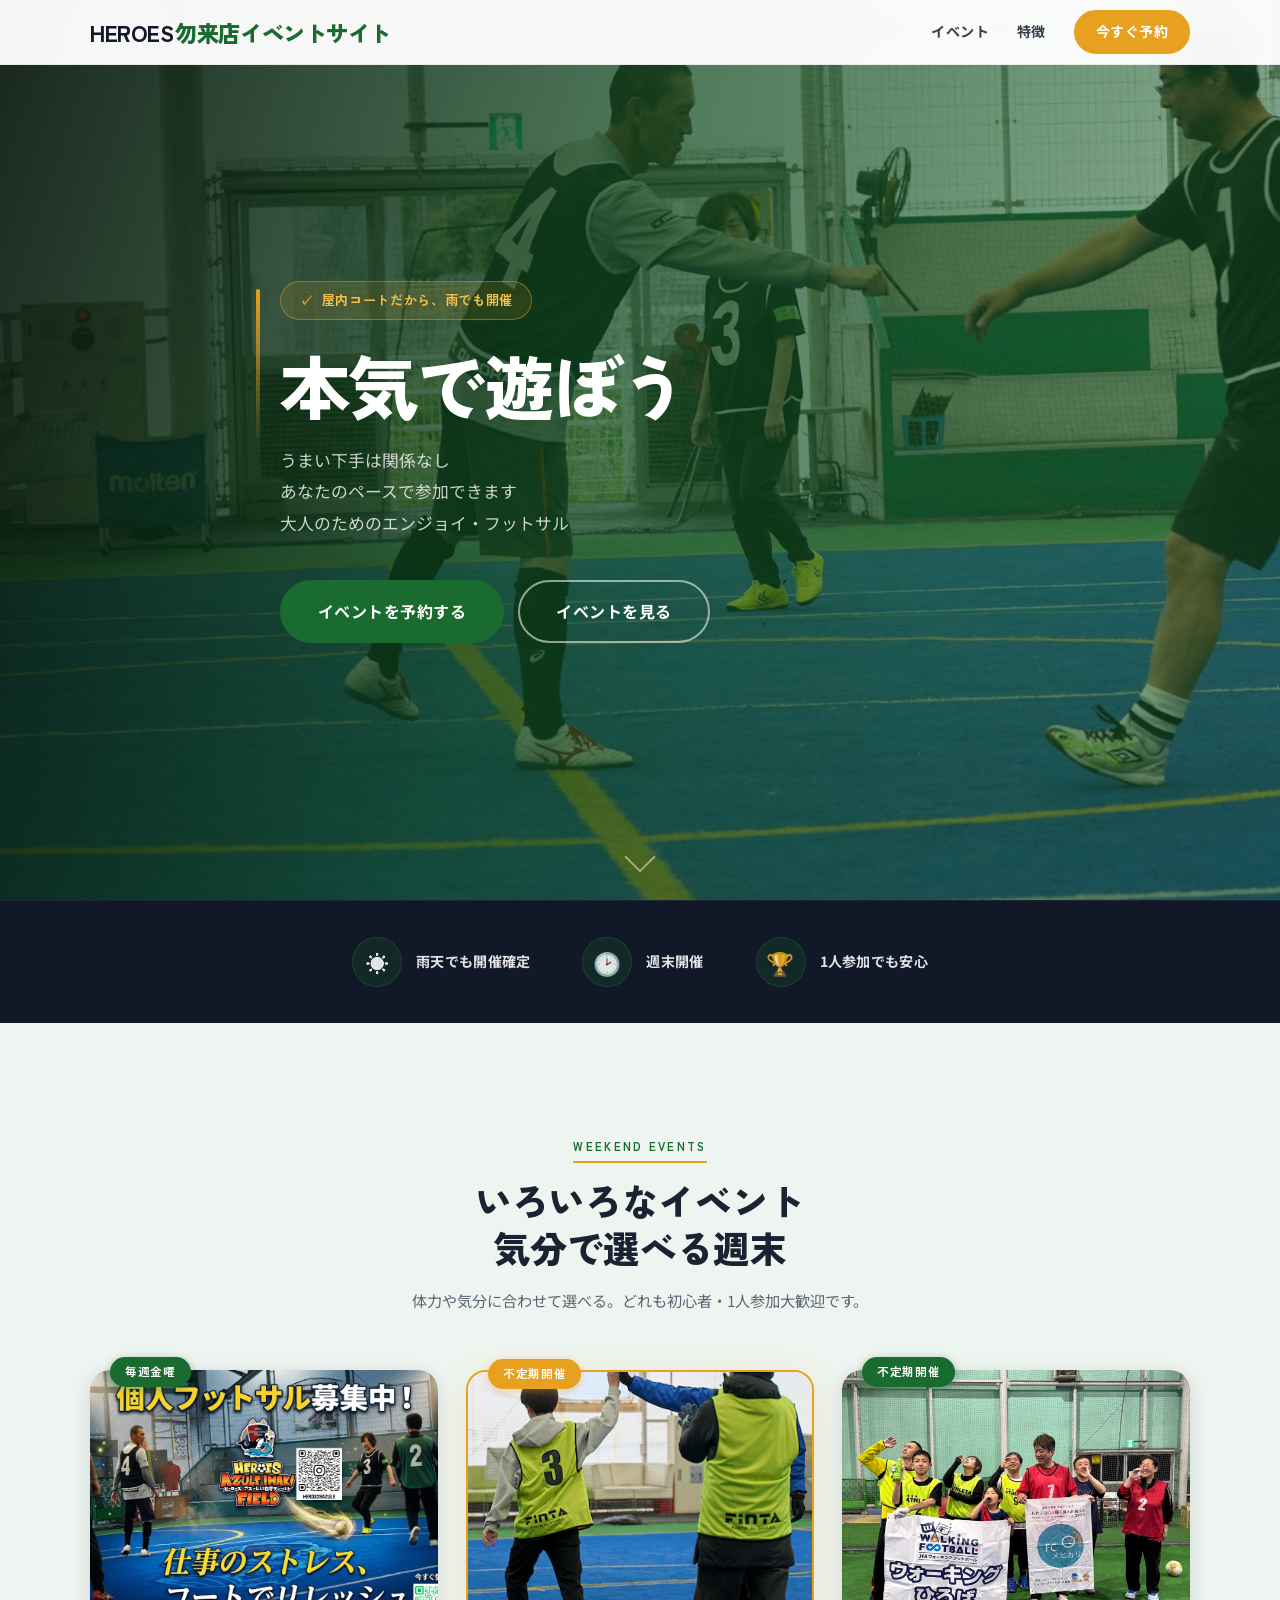
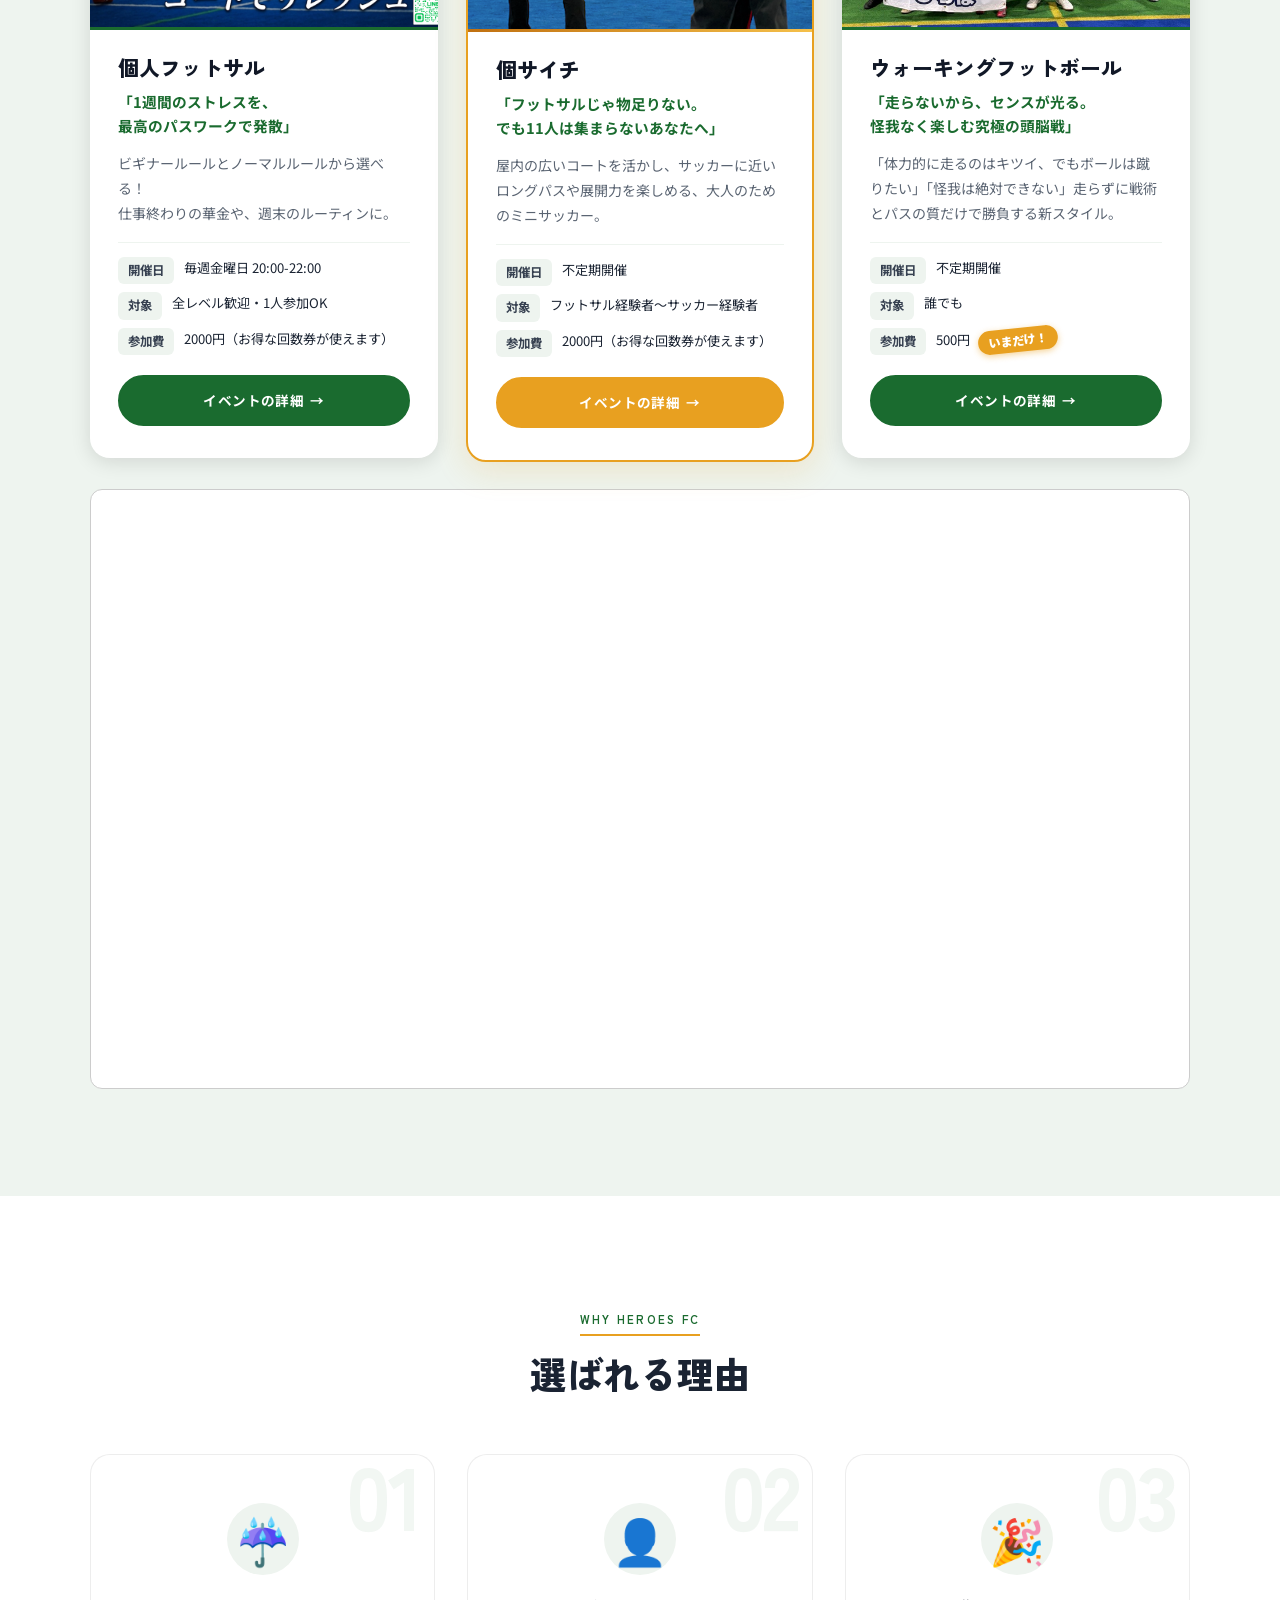
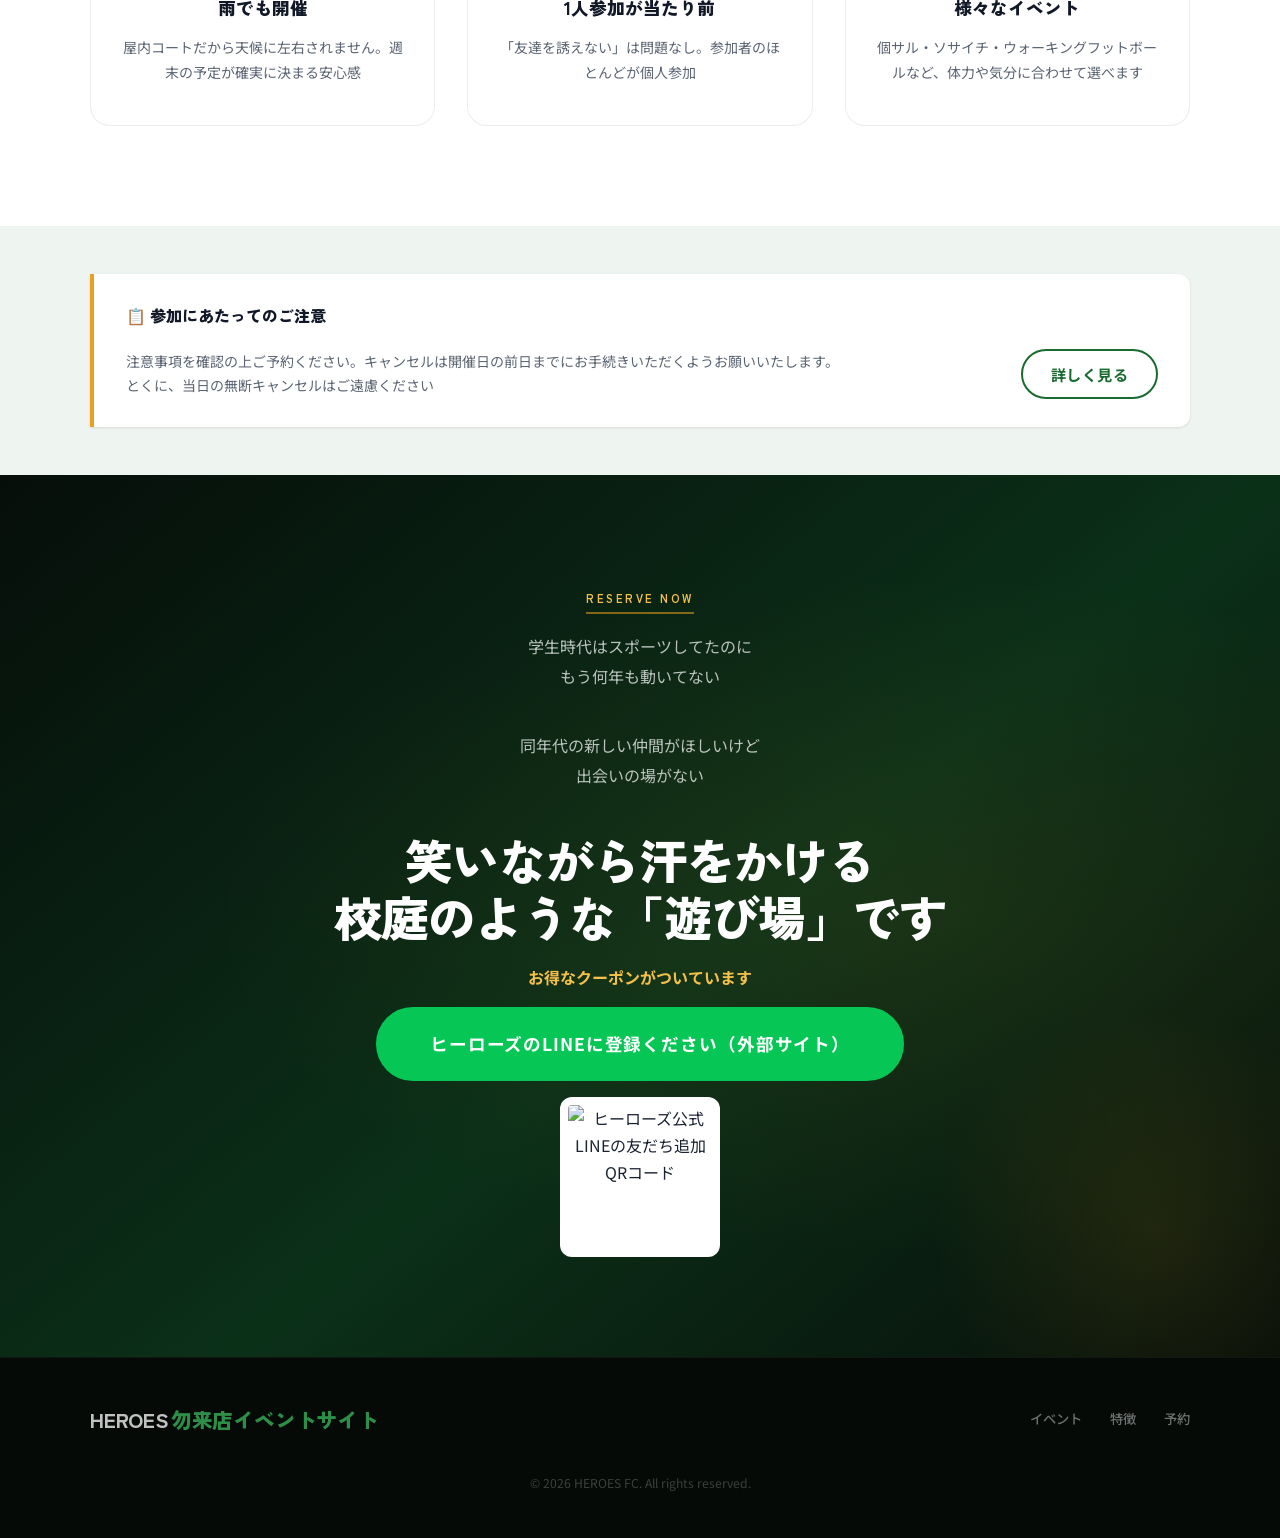
==== commit ab80ff6a: "イベントカレンダーをGoogleカレンダーに差し替え、GA4クリック計測を追加 - TimeTreeの埋め込みを、ヒーローズのGoogleカレンダー（スケジュール表示）に変更 - LINEボタン・イベ" ====
--- a/index.html
+++ b/index.html
@@ -2,6 +2,14 @@
 <html lang="ja">
   <head>
     <meta charset="UTF-8" />
+    <!-- Google tag (gtag.js) GA4：ヒーローズ勿来 -->
+    <script async src="https://www.googletagmanager.com/gtag/js?id=G-108PCQNNNZ"></script>
+    <script>
+      window.dataLayer = window.dataLayer || [];
+      function gtag(){dataLayer.push(arguments);}
+      gtag('js', new Date());
+      gtag('config', 'G-108PCQNNNZ');
+    </script>
     <meta name="viewport" content="width=device-width, initial-scale=1.0" />
     <title>HEROES勿来店イベントページ</title>
     <link rel="preconnect" href="https://fonts.googleapis.com" />
@@ -277,15 +285,18 @@
           -->
         </div>
         <br />
+        <!-- ヒーローズのイベントカレンダー（Googleカレンダー） -->
         <iframe
-          title="Calendar"
-          src="https://timetreeapp.com/public_calendars/heroes_nakoso_2026/embed/2weeks?calendar_name=true&frame_color=%232ecc87"
+          title="ヒーローズ勿来店のイベントカレンダー"
+          src="https://calendar.google.com/calendar/embed?height=600&mode=AGENDA&wkst=1&ctz=Asia%2FTokyo&showPrint=0&src=Y185ZTc5MjliNTZkZTQwZGQxZDU4MmZjODk1OWM2MThhMGY4MWRmYjRmNWU4M2I3MDRlZTZlMjM5ZGUxN2ZiOGYxQGdyb3VwLmNhbGVuZGFyLmdvb2dsZS5jb20&color=%23e4c441"
           style="
             width: 100%;
-            min-height: 300px;
-            aspect-ratio: 867/545;
-            border: none;
+            height: 600px;
+            border: 1px solid #ccc;
+            border-radius: 12px;
+            background: #fff;
           "
+          loading="lazy"
         ></iframe>
       </div>
     </section>
